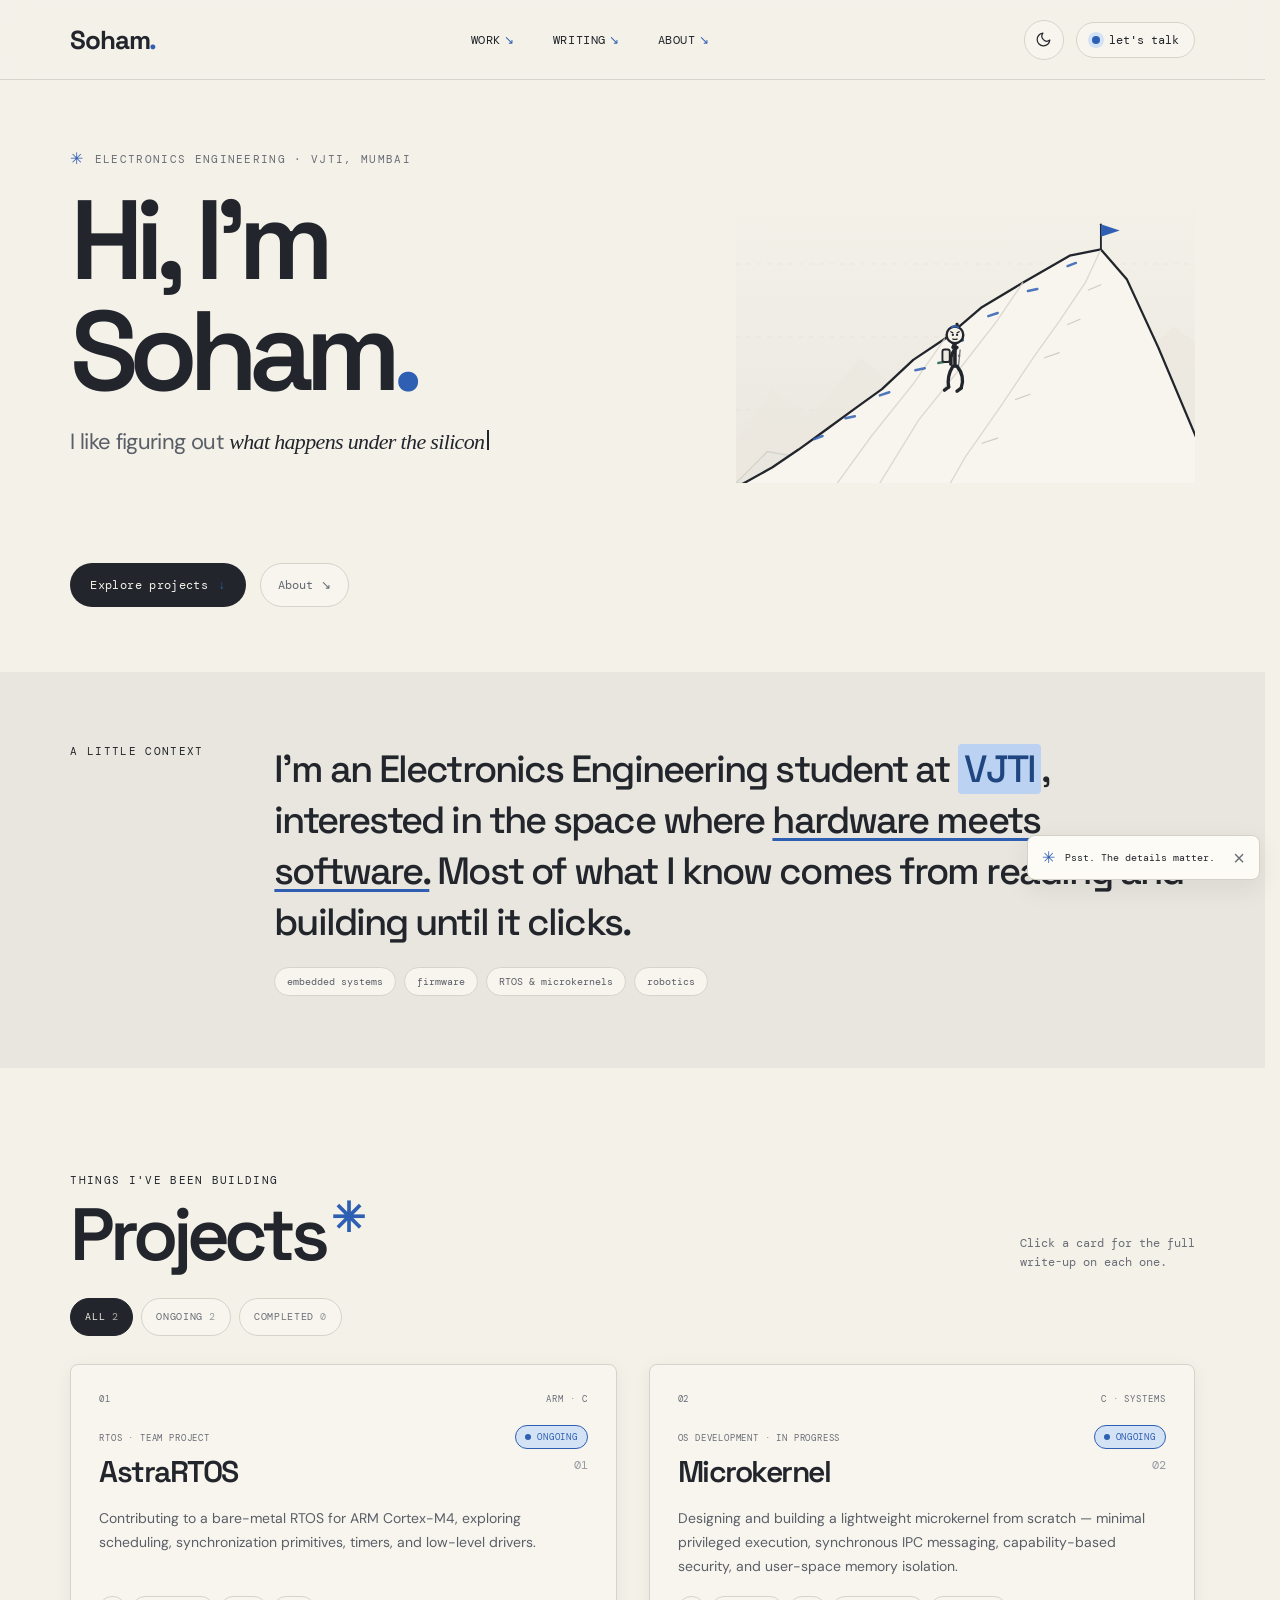
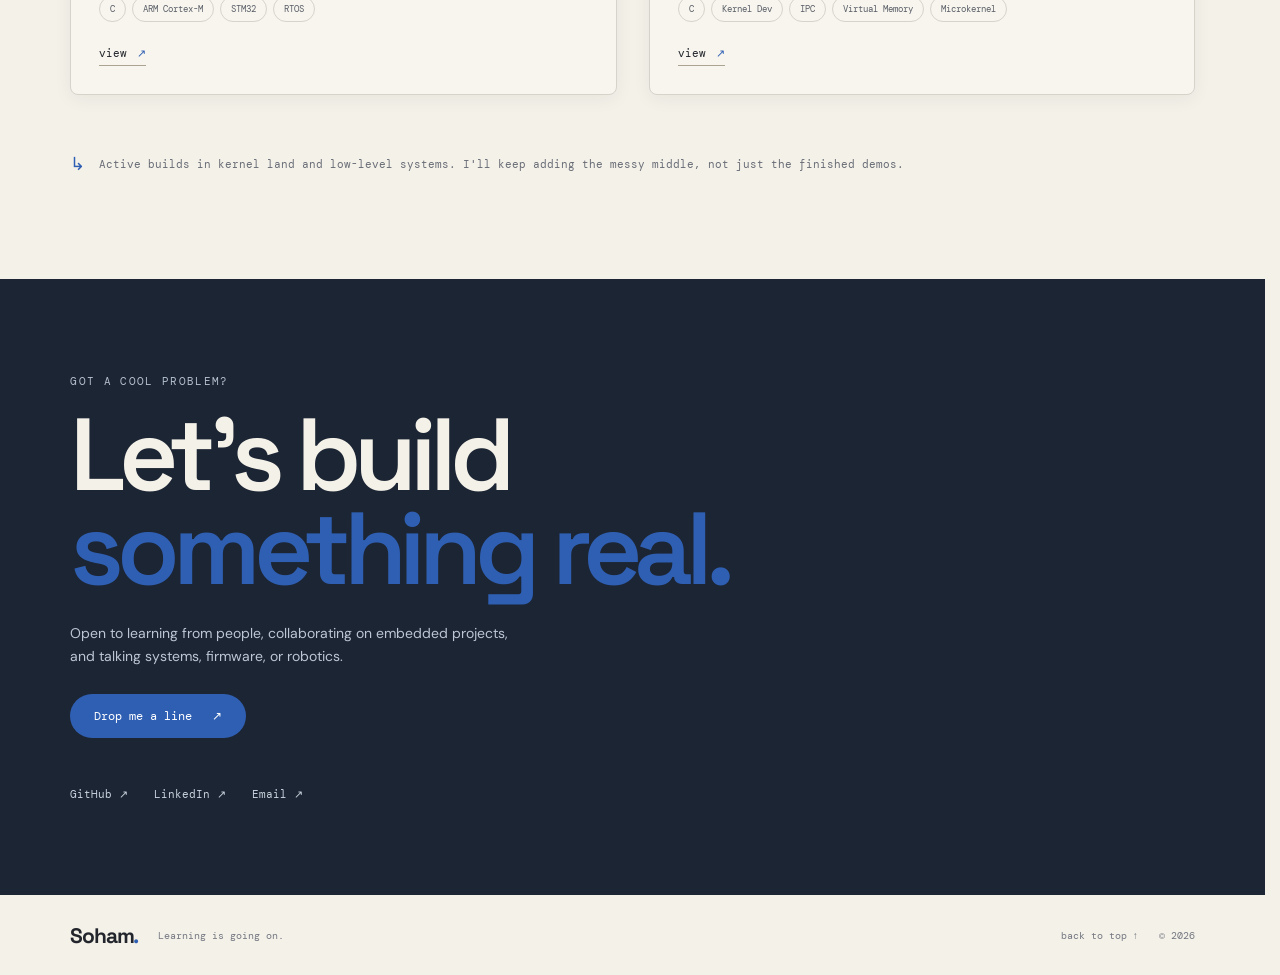
==== index.html @ c1cca3e7 "upload the directories" ====
<!doctype html>
<html lang="en">
<head>
  <meta charset="utf-8" />
  <meta name="viewport" content="width=device-width, initial-scale=1, viewport-fit=cover" />
  <meta name="theme-color" content="#f4f1e9" />
  <script>
    (function () {
      try {
        var stored = localStorage.getItem('portfolio-theme');
        var theme = stored || (window.matchMedia('(prefers-color-scheme: dark)').matches ? 'dark' : 'light');
        document.documentElement.setAttribute('data-theme', theme);
        var meta = document.querySelector('meta[name="theme-color"]');
        if (meta) meta.setAttribute('content', theme === 'dark' ? '#121214' : '#f4f1e9');
      } catch (error) {}
    })();
  </script>
  <meta name="description" content="Soham — Electronics Engineering student exploring embedded systems, firmware, RTOS, microkernels, and low-level computing." />
  <title>Soham — I make hardware do things.</title>
  <link rel="preconnect" href="https://fonts.googleapis.com" />
  <link rel="preconnect" href="https://fonts.gstatic.com" crossorigin />
  <link href="https://fonts.googleapis.com/css2?family=Caveat:wght@400;600&family=DM+Mono:wght@400;500&family=DM+Sans:wght@400;500;600;700&family=Space+Grotesk:wght@400;500;600;700&display=swap" rel="stylesheet" />
  <link rel="stylesheet" href="style.css" />
</head>
<body>
  <div class="site-shell">
    <nav class="topbar" aria-label="Main navigation">
      <a class="wordmark" href="#top" aria-label="Soham, home">Soham<span class="wordmark-dot">.</span></a>
      <div class="nav-links">
        <a href="#work">work <span>↘</span></a>
        <a href="writing.html">writing <span>↘</span></a>
        <a href="#about">about <span>↘</span></a>
      </div>
      <div class="topbar-actions">
        <button class="theme-toggle" id="theme-toggle" type="button" aria-label="Switch to dark mode" aria-pressed="false">
          <svg class="icon-moon" viewBox="0 0 24 24" fill="none" stroke="currentColor" stroke-width="1.7" stroke-linecap="round" stroke-linejoin="round" aria-hidden="true"><path d="M21 12.8A9 9 0 1 1 11.2 3a7 7 0 0 0 9.8 9.8z"/></svg>
          <svg class="icon-sun" viewBox="0 0 24 24" fill="none" stroke="currentColor" stroke-width="1.7" stroke-linecap="round" stroke-linejoin="round" aria-hidden="true"><circle cx="12" cy="12" r="4"/><path d="M12 2v2M12 20v2M4.9 4.9l1.4 1.4M17.7 17.7l1.4 1.4M2 12h2M20 12h2M4.9 19.1l1.4-1.4M17.7 6.3l1.4-1.4"/></svg>
        </button>
        <a class="availability" href="#contact"><span class="status-dot"></span> let's talk</a>
      </div>
    </nav>

    <main id="top">
      <!-- Replaced Hero Section -->
      <section class="hero section-pad" id="hero-section">
        <div class="hero-kicker"><span class="tiny-star">✳</span> ELECTRONICS ENGINEERING · VJTI, MUMBAI</div>

        <div class="hero-content-grid">
          <!-- Left Column: Typography & Action -->
          <div class="hero-intro-col">
            <h1>Hi, I'm<br /><span class="name-line">Soham<span class="name-period">.</span></span></h1>
            <p class="hero-description">I like figuring out <em><span id="typed"></span><span class="typed-cursor" aria-hidden="true"></span></em></p>
            <div class="hero-cta-row">
              <a class="hero-cta-btn" href="#work">Explore projects <span class="btn-arrow">↓</span></a>
              <a class="hero-cta-secondary" href="#about">About <span>↘</span></a>
            </div>
          </div>

          <!-- Right Column: Interactive Mountain Expedition Simulation Stage -->
          <div class="hero-stage-col">
            <div class="climber-stage-card" id="climber-stage-card" aria-label="Interactive simulation of a mountain climber struggling up a cliff, slipping, recovering, and tracking your cursor.">
              <!-- Main Interactive Viewport -->
              <div class="stage-canvas-wrap" id="stage-canvas-wrap">
                <svg viewBox="0 0 440 280" class="stage-svg" id="stage-svg" preserveAspectRatio="xMidYMid meet" aria-hidden="true">
                  <defs>
                    <linearGradient id="skyGradient" x1="0" y1="0" x2="0" y2="1">
                      <stop offset="0%" stop-color="var(--paper)" stop-opacity="0.8" />
                      <stop offset="100%" stop-color="var(--strip)" stop-opacity="0.9" />
                    </linearGradient>
                  </defs>

                  <!-- Sky backdrop & subtle elevation contours -->
                  <rect width="440" height="280" fill="url(#skyGradient)" />
                  <g class="contour-grid">
                    <line x1="0" y1="70" x2="440" y2="70" />
                    <line x1="0" y1="140" x2="440" y2="140" />
                    <line x1="0" y1="210" x2="440" y2="210" />
                  </g>

                  <!-- Distant mountain peaks -->
                  <path class="distant-peaks" d="M0 240 L35 190 L70 215 L120 160 L160 195 L220 135 L270 180 L330 115 L380 165 L420 130 L440 145 L440 280 L0 280 Z" />

                  <!-- Main Cliffside Background Silhouette -->
                  <path class="mountain-cliff-back" d="M0 280 L30 250 L60 255 L90 225 L120 230 L160 190 L200 195 L240 155 L280 160 L320 115 L360 85 L390 120 L440 240 L440 280 Z" />

                  <!-- Main Mountain Cliff Wall (Rising from bottom-left to summit top-right) -->
                  <path class="mountain-cliff-main" d="M-10 290 L35 265 L60 248 L85 230 L115 208 L140 190 L170 162 L200 142 L235 112 L275 88 L320 62 L350 56 L375 85 L405 150 L445 245 L450 290 Z" />

                  <!-- Cliff Ridge & Fissure Lines -->
                  <g class="cliff-ridge-lines">
                    <path d="M350 56 L335 88 L310 125 L285 160 L255 205 L220 255 L200 290" />
                    <path d="M275 88 L250 125 L215 170 L175 220 L135 285" />
                    <path d="M200 142 L170 185 L130 235 L90 290" />
                  </g>

                  <!-- Rock Shading Hatches -->
                  <g class="cliff-hatch">
                    <path d="M338 95l12 -5"/>
                    <path d="M318 128l12 -5"/>
                    <path d="M296 160l14 -5"/>
                    <path d="M268 200l14 -5"/>
                    <path d="M236 242l15 -5"/>
                  </g>

                  <!-- Rock Holds along the Climbing Route -->
                  <g class="rock-holds-group">
                    <path d="M75 238l8 -3" />
                    <path d="M105 218l9 -2" />
                    <path d="M138 196l9 -3" />
                    <path d="M172 172l9 -2" />
                    <path class="hold-loose" d="M208 146l10 -3" /> <!-- The loose rock that slips! -->
                    <path class="hold-emergency" d="M194 165l10 -2" /> <!-- Emergency ledge grabbed to save fall -->
                    <path d="M242 120l9 -3" />
                    <path d="M280 96l9 -2" />
                    <path d="M318 72l8 -3" />
                  </g>

                  <!-- Summit Flag at Peak -->
                  <g class="summit-group" transform="translate(350 56)">
                    <line class="summit-flagpole" x1="0" y1="0" x2="0" y2="-24" />
                    <path class="summit-flag" d="M0 -24 L18 -18 L0 -12 Z" />
                  </g>

                  <!-- Mountain Wind Gusts (Storm sweeps in at 4.5s - 5.0s, provoking the slip!) -->
                  <g class="wind-storm-layer" aria-hidden="true">
                    <path class="wind-gust wg-1" d="M -30 110 C 90 95, 210 135, 470 100" />
                    <path class="wind-gust wg-2" d="M -50 135 C 70 120, 190 160, 470 125" />
                    <path class="wind-gust wg-3" d="M -20 160 C 100 145, 220 185, 470 150" />
                    <path class="wind-gust wg-4" d="M -40 185 C 80 170, 200 210, 470 175" />
                    <circle class="wind-dust wd-1" cx="160" cy="130" r="1.5" />
                    <circle class="wind-dust wd-2" cx="210" cy="145" r="1.2" />
                    <circle class="wind-dust wd-3" cx="250" cy="120" r="1.6" />
                  </g>

                  <!-- Falling Rock Debris & Dust on Foot Slip -->
                  <g class="pebble-debris" aria-hidden="true">
                    <circle cx="210" cy="154" r="1.6" fill="var(--line-strong)" />
                    <circle cx="214" cy="158" r="1.2" fill="var(--muted)" />
                    <circle cx="206" cy="162" r="1.8" fill="var(--ink)" opacity="0.8" />
                    <line x1="211" y1="150" x2="207" y2="168" stroke="var(--line-strong)" stroke-width="1.2" />
                    <line x1="215" y1="152" x2="213" y2="172" stroke="var(--muted)" stroke-width="1.2" />
                  </g>

                  <!-- ==============================================
                       THE CLIMBER: Articulated, expressive, physics-driven
                       ============================================== -->
                  <g class="climber-group" id="climber-group" transform="translate(20 0)">
                    <!-- Dynamic lean driven by visitor cursor -->
                    <g class="climber-lean" id="climber-lean">
                      <!-- Active Climbing & Slipping Animator Cycle -->
                      <g class="climber-animator">

                        <!-- Mountaineer Backpack -->
                        <rect x="178" y="152" width="7" height="12" rx="2" fill="var(--surface-alt)" stroke="var(--ink)" stroke-width="1.8" />

                        <!-- Right Leg (braces, climbs, steps) -->
                        <g class="climber-leg climber-leg-right">
                          <path d="M192 168 Q200 178 196 189" fill="none" stroke="var(--ink)" stroke-width="3.2" stroke-linecap="round" />
                          <path d="M196 189 l-4 3" fill="none" stroke="var(--ink)" stroke-width="3.2" stroke-linecap="round" />
                        </g>

                        <!-- Left Leg (SLIPS OFF LEDGE & SCRAMBLES WILDLY!) -->
                        <g class="climber-leg climber-leg-left">
                          <path d="M188 168 Q182 178 184 188" fill="none" stroke="var(--ink)" stroke-width="3.2" stroke-linecap="round" />
                          <path d="M184 188 l-4 3" fill="none" stroke="var(--ink)" stroke-width="3.2" stroke-linecap="round" />
                        </g>

                        <!-- Torso / Spine -->
                        <path d="M190 146 L190 168" fill="none" stroke="var(--ink)" stroke-width="3.4" stroke-linecap="round" />

                        <!-- Left Arm (hangs onto rock ledge during the slip) -->
                        <g class="climber-arm climber-arm-left">
                          <path d="M188 150 Q194 140 192 128" fill="none" stroke="var(--ink)" stroke-width="3.2" stroke-linecap="round" />
                        </g>

                        <!-- Right Arm (reaches, flails frantically when slipping, then grabs hold!) -->
                        <g class="climber-arm climber-arm-right">
                          <path d="M192 150 Q185 155 186 166" fill="none" stroke="var(--ink)" stroke-width="3.2" stroke-linecap="round" />
                        </g>

                        <!-- Head & Neck Assembly: Tracks Cursor Gaze in Real Time -->
                        <g class="climber-neck-head" id="climber-neck-head">
                          <!-- Head Base -->
                          <circle cx="190" cy="138" r="8" fill="var(--paper)" stroke="var(--ink)" stroke-width="2.3" />
                          <!-- Mountaineer Beanie -->
                          <path d="M187 131 Q190 128 193 131" fill="none" stroke="var(--accent)" stroke-width="2" stroke-linecap="round" />

                          <!-- Facial Features with 2D Pupil Following -->
                          <g class="climber-pupils">
                            <!-- 1. Determined Expression (Climbing with focus) -->
                            <g class="face-state face-state-determined">
                              <path d="M186 135l2 1" fill="none" stroke="var(--ink)" stroke-width="1.3" stroke-linecap="round" />
                              <path d="M194 135l-2 1" fill="none" stroke="var(--ink)" stroke-width="1.3" stroke-linecap="round" />
                              <circle cx="188" cy="138" r="1.1" fill="var(--ink)" />
                              <circle cx="192" cy="138" r="1.1" fill="var(--ink)" />
                              <path d="M188 142q2 .6 4 0" fill="none" stroke="var(--ink)" stroke-width="1.3" stroke-linecap="round" />
                            </g>

                            <!-- 2. Panic Expression (FOOT SLIPPED! ALMOST FALLING!) -->
                            <g class="face-state face-state-panic">
                              <path d="M185 133q2 -2 4 0" fill="none" stroke="var(--ink)" stroke-width="1.3" stroke-linecap="round" />
                              <path d="M191 133q2 -2 4 0" fill="none" stroke="var(--ink)" stroke-width="1.3" stroke-linecap="round" />
                              <circle cx="187.5" cy="138" r="2.1" fill="var(--paper)" stroke="var(--ink)" stroke-width="1.1" />
                              <circle cx="192.5" cy="138" r="2.1" fill="var(--paper)" stroke="var(--ink)" stroke-width="1.1" />
                              <circle cx="187.5" cy="138" r="0.75" fill="var(--ink)" />
                              <circle cx="192.5" cy="138" r="0.75" fill="var(--ink)" />
                              <ellipse cx="190" cy="142" rx="1.6" ry="2.2" fill="var(--ink)" />
                              <!-- Sweat droplet of terror -->
                              <path d="M182 131q2 3 0 4q-2 -1 0 -4" fill="var(--accent)" />
                            </g>

                            <!-- 3. Effort / Strain Expression -->
                            <g class="face-state face-state-effort">
                              <path d="M186 134l2 1.3" fill="none" stroke="var(--ink)" stroke-width="1.4" stroke-linecap="round" />
                              <path d="M194 134l-2 1.3" fill="none" stroke="var(--ink)" stroke-width="1.4" stroke-linecap="round" />
                              <path d="M187 138h2" stroke="var(--ink)" stroke-width="1.4" stroke-linecap="round" />
                              <path d="M191 138h2" stroke="var(--ink)" stroke-width="1.4" stroke-linecap="round" />
                              <path d="M188 142h4" stroke="var(--ink)" stroke-width="1.4" stroke-linecap="round" />
                            </g>

                            <!-- 4. Relief Expression (Caught hold! Safe!) -->
                            <g class="face-state face-state-relief">
                              <path d="M186 135q1.5 -1.2 3 0" fill="none" stroke="var(--ink)" stroke-width="1.2" stroke-linecap="round" />
                              <path d="M191 135q1.5 -1.2 3 0" fill="none" stroke="var(--ink)" stroke-width="1.2" stroke-linecap="round" />
                              <path d="M187 138q1.5 -1.5 3 0" fill="none" stroke="var(--ink)" stroke-width="1.3" stroke-linecap="round" />
                              <path d="M191 138q1.5 -1.5 3 0" fill="none" stroke="var(--ink)" stroke-width="1.3" stroke-linecap="round" />
                              <path d="M188 142q2 1.5 4 0" fill="none" stroke="var(--ink)" stroke-width="1.3" stroke-linecap="round" />
                            </g>
                          </g>
                        </g>

                      </g>
                    </g>
                  </g>
                </svg>
              </div>
            </div>
          </div>
        </div>
      </section>

      <!-- Little Context Strip (About Target) -->
      <section class="intro-strip section-pad" id="about">
        <p class="eyebrow">A LITTLE CONTEXT</p>
        <p class="intro-copy">I'm an Electronics Engineering student at <span class="highlight">VJTI</span>, interested in the space where <span class="underline-scribble">hardware meets software.</span> Most of what I know comes from reading and building until it clicks.</p>
        <div class="interest-tags"><span>embedded systems</span><span>firmware</span><span>RTOS &amp; microkernels</span><span>robotics</span></div>
      </section>

      <!-- Work / Projects Section -->
      <section class="work-section section-pad" id="work">
        <div class="section-heading">
          <div><p class="eyebrow">THINGS I'VE BEEN BUILDING</p><h2>Projects<span class="heading-star">✳</span></h2></div>
          <p class="section-note">Click a card for the full<br />write-up on each one.</p>
        </div>

        <div class="project-filters" role="group" aria-label="Filter projects by status">
          <button class="project-filter" type="button" data-filter="all" aria-pressed="true" aria-controls="project-grid">All <span class="filter-count">2</span></button>
          <button class="project-filter" type="button" data-filter="ongoing" aria-pressed="false" aria-controls="project-grid">Ongoing <span class="filter-count">2</span></button>
          <button class="project-filter" type="button" data-filter="completed" aria-pressed="false" aria-controls="project-grid">Completed <span class="filter-count">0</span></button>
        </div>
        <p class="sr-only" id="project-filter-status" role="status" aria-live="polite"></p>

        <div class="project-grid" id="project-grid">
          <!-- 01 AstraRTOS (Ongoing) -->
          <a class="project-card" href="projects/astraritos.html" data-status="ongoing">
            <div class="project-topline"><span>01</span><span>ARM · C</span></div>
            <div class="project-meta"><div><span class="project-type">RTOS · TEAM PROJECT</span><h3>AstraRTOS</h3></div><div class="project-meta-side"><span class="project-status is-ongoing">Ongoing</span><span class="project-number">01</span></div></div>
            <p>Contributing to a bare-metal RTOS for ARM Cortex-M4, exploring scheduling, synchronization primitives, timers, and low-level drivers.</p>
            <div class="project-tags"><span>C</span><span>ARM Cortex-M</span><span>STM32</span><span>RTOS</span></div>
            <span class="project-open">view <span>↗</span></span>
          </a>

          <!-- 02 Microkernel (Ongoing) -->
          <a class="project-card" href="projects/microkernel.html" data-status="ongoing">
            <div class="project-topline"><span>02</span><span>C · SYSTEMS</span></div>
            <div class="project-meta"><div><span class="project-type">OS DEVELOPMENT · IN PROGRESS</span><h3>Microkernel</h3></div><div class="project-meta-side"><span class="project-status is-ongoing">Ongoing</span><span class="project-number">02</span></div></div>
            <p>Designing and building a lightweight microkernel from scratch — minimal privileged execution, synchronous IPC messaging, capability-based security, and user-space memory isolation.</p>
            <div class="project-tags"><span>C</span><span>Kernel Dev</span><span>IPC</span><span>Virtual Memory</span><span>Microkernel</span></div>
            <span class="project-open">view <span>↗</span></span>
          </a>
        </div>
        <p class="work-footnote"><span>↳</span> Active builds in kernel land and low-level systems. I'll keep adding the messy middle, not just the finished demos.</p>
      </section>

      <!-- Contact Section -->
      <section class="contact-section section-pad" id="contact">
        <p class="eyebrow">GOT A COOL PROBLEM?</p>
        <h2>Let's build<br /><span>something real.</span></h2>
        <p class="contact-copy">Open to learning from people, collaborating on embedded projects, and talking systems, firmware, or robotics.</p>
        <a class="contact-button" href="mailto:sohshri796@gmail.com">Drop me a line <span>↗</span></a>
        <div class="social-links"><a href="https://github.com/sohshri796-cell" target="_blank" rel="noreferrer">GitHub ↗</a><a href="https://www.linkedin.com/in/soham-aney-1740173a4?utm_source=share_via&utm_content=profile&utm_medium=member_android" target="_blank" rel="noreferrer">LinkedIn ↗</a><a href="mailto:sohshri796@gmail.com">Email ↗</a></div>
      </section>
    </main>

    <footer class="footer"><a class="wordmark" href="#top">Soham<span class="wordmark-dot">.</span></a><p>Learning is going on.</p><a href="#top" class="back-top">back to top ↑</a><span class="footer-year">© <span id="year">2026</span></span></footer>
  </div>
  <div class="floating-note" id="floating-note" role="status" aria-live="polite"><span class="note-spark">✳</span><span id="note-text">Psst. The details matter.</span><button id="note-close" aria-label="Dismiss note">×</button></div>
  <script src="script.js"></script>
</body>
</html>
---- style.css ----
:root {
  /* Original Light Theme: Editorial Warm Paper with Cobalt Accent */
  --paper: #f4f1e9;
  --surface: #f7f5ee;
  --surface-alt: #ece9e1;
  --strip: #e8e6de;
  --soft: #e4e1d8;
  --dash: #b7b4ab;
  --line: #d6d3ca;
  --line-strong: #aba493;
  --tag-border: #c6c3ba;
  --tag-text: #565a63;
  --ink: #22252b;
  --body-text: #5a5e67;
  --body-text-soft: #62666f;
  --body-text-strong: #5e626b;
  --muted: #696d76;
  --faint: #969aa2;
  --doodle: #9fa3aa;
  --accent: #2f5fb3;
  --accent-soft: #2a56a2;
  --accent-deep: #1f4680;
  --accent-line: #8fb2e2;
  --highlight: #bcd2f2;
  --highlight-text: #1f4680;
  --status-ring: #d4e2f5;
  --done: #256349;
  --done-soft: #e0f0e7;
  --shadow-soft: #22252b14;
  --shadow-ink: #22252b22;
  --shadow-card: 0 4px 18px rgba(34, 37, 43, 0.06);
  --topbar-bg: rgba(244, 241, 233, .92);
  --note-bg: #fdfbf6;
  --note-border: #d3d0c7;
  --contact-bg: #1c2533;
  --contact-ink: #f4f1e9;
  --contact-muted: #b4bfce;
  --contact-body: #bcc6d4;
  --contact-links: #c9d2de;
  --footer-muted: #737780;
  --button-hover: #c9dbf8;

  --mono: 'DM Mono', monospace;
  --sans: 'DM Sans', sans-serif;
  --display: 'Space Grotesk', sans-serif;
  --hand: 'Caveat', 'Segoe Script', cursive;
  color-scheme: light;
}

[data-theme="dark"] {
  /* Bespoke Dark Theme: Deep Warm Carbon & Slate with Vivid Amber-Orange Accents */
  --paper: #121214;
  --surface: #18181b;
  --surface-alt: #202024;
  --strip: #151517;
  --soft: #27272b;
  --dash: #3f3f46;
  --line: #2e2e33;
  --line-strong: #45454e;
  --tag-border: #333338;
  --tag-text: #d4d4d8;
  --ink: #f5f5f7;
  --body-text: #d4d4d8;
  --body-text-soft: #a1a1aa;
  --body-text-strong: #f4f4f5;
  --muted: #71717a;
  --faint: #52525b;
  --doodle: #52525b;
  --topbar-bg: rgba(18, 18, 20, 0.92);
  --note-bg: #18181b;
  --note-border: #2e2e33;
  --shadow-soft: rgba(0, 0, 0, 0.5);
  --shadow-ink: rgba(0, 0, 0, 0.6);
  --shadow-card: 0 4px 22px rgba(0, 0, 0, 0.4);
  --accent: #f97316;
  --accent-soft: #fb923c;
  --accent-deep: #ea580c;
  --accent-line: #fdba74;
  --highlight: #f97316;
  --highlight-text: #121214;
  --status-ring: rgba(249, 115, 22, 0.22);
  --done: #4ade80;
  --done-soft: rgba(74, 222, 128, 0.16);
  --contact-bg: #0a0a0c;
  --contact-ink: #f5f5f7;
  --contact-muted: #a1a1aa;
  --contact-body: #d4d4d8;
  --contact-links: #e4e4e7;
  --footer-muted: #71717a;
  --button-hover: #fed7aa;
  color-scheme: dark;
}

*, *::before, *::after {
  box-sizing: border-box;
}

html {
  scroll-behavior: smooth;
  scroll-padding-top: 86px;
  background: var(--paper);
  -webkit-text-size-adjust: 100%;
  scrollbar-gutter: stable;
  overflow-y: scroll;
}

body {
  margin: 0;
  background: var(--paper);
  color: var(--ink);
  font-family: var(--sans);
  -webkit-font-smoothing: antialiased;
  -moz-osx-font-smoothing: grayscale;
  transition: background-color .22s ease, color .22s ease;
  overflow-x: hidden;
  width: 100%;
}

.site-shell {
  max-width: 1440px;
  margin: 0 auto;
  overflow: clip;
}

.section-pad {
  padding-left: clamp(18px, 5.5vw, 96px);
  padding-right: clamp(18px, 5.5vw, 96px);
}

a {
  color: inherit;
  text-decoration: none;
}

.sr-only {
  position: absolute;
  width: 1px;
  height: 1px;
  padding: 0;
  margin: -1px;
  overflow: hidden;
  clip: rect(0, 0, 0, 0);
  white-space: nowrap;
  border: 0;
}

/* ==========================================================================
   TOPBAR
   ========================================================================== */
.topbar {
  height: 80px;
  padding: 0 clamp(18px, 5.5vw, 96px);
  display: flex;
  align-items: center;
  justify-content: space-between;
  gap: 16px;
  border-bottom: 1px solid var(--line);
  position: sticky;
  top: 0;
  z-index: 60;
  background: var(--topbar-bg);
  backdrop-filter: blur(14px);
  -webkit-backdrop-filter: blur(14px);
  transition: background-color .22s ease, border-color .22s ease;
}

.wordmark {
  font: 700 clamp(22px, 3.2vw, 26px) var(--display);
  letter-spacing: -1.2px;
  flex-shrink: 0;
}

.wordmark-dot {
  color: var(--accent);
}

.nav-links {
  display: flex;
  gap: clamp(14px, 2.8vw, 32px);
  font: 12px var(--mono);
  text-transform: uppercase;
  letter-spacing: .05em;
  align-items: center;
}

.nav-links a {
  display: inline-flex;
  align-items: center;
  gap: 3px;
  padding: 8px 3px;
  transition: opacity .2s, color .2s;
  min-height: 38px;
}

.nav-links a:hover,
.social-links a:hover,
.back-top:hover {
  opacity: .6;
}

.nav-links span {
  color: var(--accent);
}

.topbar-actions {
  display: flex;
  align-items: center;
  gap: 12px;
  flex-shrink: 0;
}

.availability {
  font: 12px var(--mono);
  display: flex;
  align-items: center;
  gap: 9px;
  border: 1px solid var(--line);
  padding: 9px 15px;
  border-radius: 30px;
  background: var(--surface);
  transition: border-color .2s, background-color .2s;
  white-space: nowrap;
}

.availability:hover {
  border-color: var(--ink);
}

.status-dot {
  width: 8px;
  height: 8px;
  background: var(--accent);
  border-radius: 50%;
  box-shadow: 0 0 0 4px var(--status-ring);
  flex-shrink: 0;
}

/* Theme Toggle */
.theme-toggle {
  width: 40px;
  height: 40px;
  border-radius: 50%;
  border: 1px solid var(--line);
  background: var(--surface);
  color: var(--ink);
  display: grid;
  place-items: center;
  padding: 0;
  flex-shrink: 0;
  cursor: pointer;
  transition: background .2s, border-color .2s, transform .2s;
}

.theme-toggle:hover {
  background: var(--surface-alt);
  border-color: var(--ink);
}

.theme-toggle:active {
  transform: scale(.93);
}

.theme-toggle:focus-visible {
  outline: 2px dashed var(--accent);
  outline-offset: 3px;
}

.theme-toggle svg {
  width: 17px;
  height: 17px;
  display: block;
}

.theme-toggle .icon-sun {
  display: none;
}

[data-theme="dark"] .theme-toggle .icon-sun {
  display: block;
}

[data-theme="dark"] .theme-toggle .icon-moon {
  display: none;
}

/* ==========================================================================
   HERO SECTION (Stabilized - No Page Shift)
   ========================================================================== */
.hero {
  position: relative;
  padding-top: clamp(44px, 5.5vw, 68px);
  padding-bottom: clamp(44px, 5.5vw, 65px);
}

.hero-kicker,
.eyebrow,
.project-type {
  font: 11px var(--mono);
  letter-spacing: .12em;
  text-transform: uppercase;
}

.hero-kicker {
  display: flex;
  align-items: center;
  gap: 10px;
  color: var(--muted);
  margin-bottom: clamp(14px, 2vw, 22px);
}

.tiny-star {
  font-size: 16px;
  color: var(--accent);
}

/* 2-Column Hero Grid: align-items start prevents left-column jumping */
.hero-content-grid {
  display: grid;
  grid-template-columns: minmax(0, 1.15fr) minmax(0, 0.85fr);
  gap: clamp(24px, 3.5vw, 48px);
  align-items: start;
}

.hero-intro-col {
  display: flex;
  flex-direction: column;
  min-width: 0;
}

h1, h2, h3, p {
  margin-top: 0;
}

h1 {
  font: 600 clamp(48px, 8.8vw, 120px) / .88 var(--display);
  letter-spacing: -.08em;
  margin: 0 0 clamp(16px, 2.5vw, 24px);
}

h1 .name-line {
  display: inline-block;
  margin-top: clamp(5px, 1.1vw, 12px);
}

.name-period {
  color: var(--accent);
}

/* min-height prevents typing text from causing layout shifts */
.hero-description {
  font-size: clamp(16px, 1.9vw, 22px);
  line-height: 1.52;
  letter-spacing: -.03em;
  color: var(--body-text);
  max-width: 500px;
  min-height: 4.8em;
  margin: 0 0 clamp(20px, 2.5vw, 32px);
}

.hero-description em {
  font-family: Georgia, serif;
  color: var(--ink);
}

.typed-cursor {
  display: inline-block;
  width: 2px;
  height: .9em;
  background: var(--ink);
  margin-left: 3px;
  vertical-align: -1px;
  animation: blink 1s steps(2, start) infinite;
}

.hero-cta-row {
  display: flex;
  align-items: center;
  gap: 14px;
  flex-wrap: wrap;
}

.hero-cta-btn {
  display: inline-flex;
  align-items: center;
  gap: 10px;
  background: var(--ink);
  color: var(--paper);
  padding: 12px 20px;
  border-radius: 30px;
  font: 12px var(--mono);
  letter-spacing: .03em;
  transition: transform .2s, opacity .2s;
  min-height: 44px;
}

.hero-cta-btn:hover {
  transform: translateY(-2px);
  opacity: .92;
}

.btn-arrow {
  color: var(--accent);
}

.hero-cta-secondary {
  display: inline-flex;
  align-items: center;
  gap: 8px;
  font: 12px var(--mono);
  color: var(--body-text-soft);
  border: 1px solid var(--line);
  padding: 11px 17px;
  border-radius: 30px;
  background: var(--surface);
  transition: border-color .2s, color .2s, transform .2s;
  min-height: 44px;
}

.hero-cta-secondary:hover {
  border-color: var(--ink);
  color: var(--ink);
  transform: translateY(-2px);
}

/* ==========================================================================
   MINIMALIST EXPEDITION STAGE — no card frame, just the raw SVG viewport
   ========================================================================== */
.hero-stage-col {
  width: 100%;
  min-width: 0;
}

.climber-stage-card {
  background: transparent;
  border: none;
  border-radius: 0;
  overflow: hidden;
  box-shadow: none;
  position: relative;
  user-select: none;
  contain: paint layout;
}

/* stage-card-header no longer rendered — rules kept inert for safety */
.stage-card-header {
  display: none;
}

/* Fixed Aspect Viewport */
.stage-canvas-wrap {
  position: relative;
  width: 100%;
  aspect-ratio: 440 / 280;
  background: var(--paper);
  cursor: crosshair;
  overflow: hidden;
}

.stage-svg {
  width: 100%;
  height: 100%;
  display: block;
}

/* Mountain Graphic */
.contour-grid line {
  stroke: var(--line);
  stroke-width: .7;
  stroke-dasharray: 4 6;
  opacity: .45;
}

.distant-peaks {
  fill: var(--surface-alt);
  opacity: .75;
}

.mountain-cliff-back {
  fill: var(--strip);
  stroke: var(--line);
  stroke-width: 1.4;
}

.mountain-cliff-main {
  fill: var(--surface);
  stroke: var(--ink);
  stroke-width: 2.2;
  stroke-linejoin: round;
}

.cliff-ridge-lines path {
  fill: none;
  stroke: var(--line);
  stroke-width: 1.3;
  stroke-linecap: round;
  opacity: .8;
}

.cliff-hatch path {
  fill: none;
  stroke: var(--line-strong);
  stroke-width: 1.1;
  stroke-linecap: round;
  opacity: .5;
}

.rock-holds-group path {
  fill: none;
  stroke: var(--accent);
  stroke-width: 2.4;
  stroke-linecap: round;
  opacity: .85;
}

.hold-loose {
  stroke: var(--accent-deep) !important;
  stroke-dasharray: 4 2;
}

.hold-emergency {
  stroke: var(--done) !important;
}

.summit-flagpole {
  stroke: var(--ink);
  stroke-width: 1.8;
  stroke-linecap: round;
}

.summit-flag {
  fill: var(--accent);
  transform-origin: 0 0;
  animation: summit-flag-storm 14s linear infinite;
}

/* ==========================================================================
   STRONG MOUNTAIN WIND GUSTS (Motivates the slip at 4.5s - 5.0s!)
   ========================================================================== */
.wind-gust {
  fill: none;
  stroke: var(--ink);
  stroke-linecap: round;
  stroke-dasharray: 70 140;
  opacity: 0;
  animation: wind-gust-storm 14s linear infinite;
}

.wg-1 { stroke-width: 1.8; animation-delay: 0s; }
.wg-2 { stroke-width: 2.4; animation-delay: 0.12s; }
.wg-3 { stroke-width: 1.5; animation-delay: 0.06s; }
.wg-4 { stroke-width: 2.0; animation-delay: 0.18s; }

.wind-dust {
  fill: var(--muted);
  opacity: 0;
  animation: wind-dust-specks 14s linear infinite;
}

@keyframes wind-gust-storm {
  0%, 31.9%   { opacity: 0; stroke-dashoffset: 260; }
  32%         { opacity: 0.25; stroke-dashoffset: 200; }
  35.7%       { opacity: 0.95; stroke-dashoffset: 0; }     /* Peak gale at slip moment! */
  39%         { opacity: 0.85; stroke-dashoffset: -220; }
  44%         { opacity: 0.45; stroke-dashoffset: -440; }
  47%         { opacity: 0.15; stroke-dashoffset: -600; }
  48%, 100%   { opacity: 0; stroke-dashoffset: -700; }
}

@keyframes wind-dust-specks {
  0%, 31.9%   { opacity: 0; transform: translate(0, 0); }
  32%         { opacity: 0.5; transform: translate(0, 0); }
  35.7%       { opacity: 1; transform: translate(45px, -15px); }
  41%         { opacity: 0.8; transform: translate(90px, -25px); }
  46%         { opacity: 0.2; transform: translate(130px, -35px); }
  48%, 100%   { opacity: 0; transform: translate(150px, -40px); }
}

@keyframes summit-flag-storm {
  0%, 31.9%   { transform: rotate(0deg) scaleX(1); }
  33%         { transform: rotate(20deg) scaleX(1.3); }
  35.7%       { transform: rotate(-10deg) scaleX(1.4); }  /* Whipping in the storm */
  39%         { transform: rotate(26deg) scaleX(1.5); }
  43%         { transform: rotate(-8deg) scaleX(1.3); }
  47%         { transform: rotate(12deg); }
  49%, 100%   { transform: rotate(0deg) scaleX(1); }
}

/* ==========================================================================
   ACTUALLY CLIMBING BIOMECHANICS & KINEMATICS (14.0s Timeline)
   Slower deliberate cadence: Reach -> Lock -> Step -> Push/Pull!
   Slip occurs at 4.5s - 5.0s due to the howling wind!
   ========================================================================== */
.climber-group {
  transform-box: view-box;
}

.climber-lean {
  transform-origin: 190px 165px;
  transform: rotate(var(--body-lean, 0deg));
  transition: transform .14s ease-out;
}

.climber-neck-head {
  transform-origin: 190px 145px;
  transform: rotate(var(--head-turn, 0deg));
  transition: transform .1s ease-out;
}

.climber-pupils {
  transform: translate(var(--look-x, 0px), var(--look-y, 0px));
  transition: transform .08s ease-out;
}

/* 14s linear timeline for 100% synchronized body & face kinematics */
.climber-animator {
  transform-origin: 190px 165px;
  animation: mountain-climb-biomechanics 14s linear infinite;
}

.climber-leg-left {
  transform-origin: 188px 168px;
  animation: leg-left-step-slip 14s linear infinite;
}

.climber-leg-right {
  transform-origin: 192px 168px;
  animation: leg-right-step-brace 14s linear infinite;
}

.climber-arm-left {
  transform-origin: 188px 150px;
  animation: arm-left-reach-hang 14s linear infinite;
}

.climber-arm-right {
  transform-origin: 192px 150px;
  animation: arm-right-reach-flail 14s linear infinite;
}

.pebble-debris {
  animation: pebble-dust-burst 14s linear infinite;
}

/* Synchronized Expressions */
.face-state-determined {
  opacity: 1;
  animation: face-cycle-determined 14s linear infinite;
}

.face-state-effort {
  opacity: 0;
  animation: face-cycle-effort 14s linear infinite;
}

.face-state-panic {
  opacity: 0;
  animation: face-cycle-panic 14s linear infinite;
}

.face-state-relief {
  opacity: 0;
  animation: face-cycle-relief 14s linear infinite;
}

/* Body Movement: Methodical stepped climb, wind waver, slip, catch, resume */
@keyframes mountain-climb-biomechanics {
  /* A local, seamless climbing loop: climb, get hit by the wind, recover. */
  /* 0% - 10%: Planted, reaching left hand up */
  0%   { transform: translate(0, 0) rotate(-1deg); }
  6%   { transform: translate(1px, -1px) rotate(-2deg); }
  10%  { transform: translate(3px, -3px) rotate(0deg); }

  /* 10% - 18%: Left leg pushes & arms pull body up! */
  14%  { transform: translate(11px, -11px) rotate(1.5deg); }
  18%  { transform: translate(16px, -16px) rotate(0deg); }

  /* 18% - 24%: Planted, reaching right hand up */
  21%  { transform: translate(17px, -17px) rotate(-1.5deg); }
  24%  { transform: translate(18px, -18px) rotate(1deg); }

  /* 24% - 32%: Right leg pushes & body heaves up! */
  28%  { transform: translate(25px, -25px) rotate(2deg); }
  32%  { transform: translate(28px, -28px) rotate(0deg); }

  /* 32% - 35.7%: Strong wind hits! Climber wavers against the gale */
  34%  { transform: translate(29px, -29px) rotate(5deg); }
  35.7%{ transform: translate(30px, -30px) rotate(9deg); }  /* Foot slips off in the gale! */

  /* 35.7% - 42%: VIOLENT DROP & OUTWARD SWING */
  37%  { transform: translate(22px, -12px) rotate(18deg); }
  40%  { transform: translate(-20px, 22px) rotate(26deg); } /* Maximum fall plunge */
  42%  { transform: translate(-30px, 30px) rotate(22deg); }

  /* 42% - 48%: REBOUND BOUNCE & LOCKING ONTO EMERGENCY HOLD */
  44%  { transform: translate(-22px, 24px) rotate(12deg); } /* Elastic recoil */
  46%  { transform: translate(-18px, 19px) rotate(5deg); }
  48%  { transform: translate(-20px, 21px) rotate(6deg); } /* Settled */

  /* 48% - 58%: Regaining breath, wind dies down, feet find wall */
  53%  { transform: translate(-16px, 17px) rotate(3deg); }
  58%  { transform: translate(-13px, 14px) rotate(0deg); }

  /* 58% - 66%: Pushing torso back in, solid posture */
  62%  { transform: translate(-10px, 11px) rotate(1deg); }
  66%  { transform: translate(-7px, 7px) rotate(-1deg); }

  /* 66% - 90%: Slow, deliberate recovery climb back to the rest pose */
  71%  { transform: translate(-5px, 5px) rotate(1.5deg); }
  76%  { transform: translate(-3px, 3px) rotate(0deg); }
  81%  { transform: translate(-1px, 1px) rotate(-1deg); }
  86%  { transform: translate(0, 0) rotate(1deg); }
  90%  { transform: translate(0, 0) rotate(0deg); }

  /* 90% - 100%: Breathe, reset seamlessly (no windless slide) */
  94%  { transform: translate(0, 0) rotate(0deg); }
  97%  { transform: translate(0, 0) rotate(-1deg); }
  100% { transform: translate(0, 0) rotate(-1deg); }
}

/* Left Leg: Steps up to ledge, straightens to push, slips in gale, catches */
@keyframes leg-left-step-slip {
  /* 0% - 10%: Knee bends up to place foot on higher hold */
  0%   { transform: rotate(0deg); }
  6%   { transform: rotate(-18deg); } /* Foot lifts */
  10%  { transform: rotate(-24deg); } /* Foot planted on rock hold */

  /* 10% - 18%: Straightening to push body up */
  14%  { transform: rotate(-8deg); }
  18%  { transform: rotate(2deg); }

  /* 18% - 32%: Planted, bearing weight */
  24%  { transform: rotate(4deg); }
  32%  { transform: rotate(-3deg); }

  /* 32% - 35.7%: Wind rocks the balance */
  34%  { transform: rotate(8deg); }

  /* 35.7% - 44%: FOOT BLOWN OFF! Frantic air kick */
  35.7%{ transform: rotate(22deg); }
  38%  { transform: rotate(58deg); }
  41%  { transform: rotate(74deg); } /* Scrambling in panic */
  44%  { transform: rotate(46deg); }

  /* 48% - 58%: Finds lower rock crevice & stabilizes */
  48%  { transform: rotate(38deg); }
  54%  { transform: rotate(14deg); }
  58%  { transform: rotate(2deg); }

  /* 66% - 94%: Stepping up to summit */
  68%  { transform: rotate(-16deg); }
  74%  { transform: rotate(2deg); }
  82%  { transform: rotate(-14deg); }
  90%  { transform: rotate(2deg); }
  100% { transform: rotate(0deg); }
}

/* Right Leg: Braces, pushes, stabilizes during the slip */
@keyframes leg-right-step-brace {
  /* 0% - 18%: Bearing weight while left leg steps */
  0%   { transform: rotate(0deg); }
  10%  { transform: rotate(4deg); }
  18%  { transform: rotate(2deg); }

  /* 18% - 24%: Knee bends up to step onto next hold */
  21%  { transform: rotate(-16deg); }
  24%  { transform: rotate(-22deg); } /* Planted */

  /* 24% - 32%: Straightens to push body up */
  28%  { transform: rotate(-6deg); }
  32%  { transform: rotate(2deg); }

  /* 35.7% - 44%: Slip reaction: tensed against rock cliff */
  36%  { transform: rotate(-10deg); }
  40%  { transform: rotate(-22deg) scaleY(1.08); }
  44%  { transform: rotate(-12deg); }
  48%  { transform: rotate(0deg); }

  /* Stepping up to summit */
  64%  { transform: rotate(-14deg); }
  72%  { transform: rotate(2deg); }
  80%  { transform: rotate(-12deg); }
  90%  { transform: rotate(0deg); }
  100% { transform: rotate(0deg); }
}

/* Left Arm: Reaches hold, pulls up, holds taut during fall */
@keyframes arm-left-reach-hang {
  /* 0% - 10%: Arm reaches up for hold */
  0%   { transform: rotate(0deg); }
  5%   { transform: rotate(14deg); }
  10%  { transform: rotate(18deg); } /* Locked onto hold */

  /* 10% - 18%: Pulling down to heave body up */
  14%  { transform: rotate(4deg); }
  18%  { transform: rotate(-6deg); }

  /* 24% - 32%: Reaching higher hold */
  26%  { transform: rotate(12deg); }
  32%  { transform: rotate(16deg); }

  /* 35.7% - 44%: Wind slip: bearing full body drop */
  37%  { transform: rotate(18deg) scaleY(1.08); }
  41%  { transform: rotate(28deg) scaleY(1.16); } /* Stretched taut */
  45%  { transform: rotate(16deg) scaleY(1.05); }
  48%  { transform: rotate(6deg); }

  /* Stepping up to summit */
  66%  { transform: rotate(14deg); }
  74%  { transform: rotate(-4deg); }
  82%  { transform: rotate(16deg); }
  92%  { transform: rotate(0deg); }
  100% { transform: rotate(0deg); }
}

/* Right Arm: Reaches, flails against the gale, then snaps to catch hold! */
@keyframes arm-right-reach-flail {
  /* 0% - 18%: Anchored on hold */
  0%   { transform: rotate(0deg); }
  10%  { transform: rotate(-6deg); }
  18%  { transform: rotate(2deg); }

  /* 18% - 24%: Reaches up to next hold */
  21%  { transform: rotate(16deg); }
  24%  { transform: rotate(20deg); }

  /* 24% - 32%: Pulling body up */
  28%  { transform: rotate(6deg); }
  32%  { transform: rotate(-4deg); }

  /* 35.7% - 42%: WIND BLOWS HAND OFF! Frantic flail */
  35.7%{ transform: rotate(-36deg); }
  38%  { transform: rotate(-78deg); } /* Whips back in gale */
  41%  { transform: rotate(-95deg); } /* Windmilling */

  /* 42% - 48%: SNAPS FORWARD TO GRAB EMERGENCY HOLD! */
  43%  { transform: rotate(10deg); }
  46%  { transform: rotate(26deg); }  /* Hand clamped down! */
  48%  { transform: rotate(12deg); }

  /* Stepping up */
  64%  { transform: rotate(18deg); }
  72%  { transform: rotate(-6deg); }
  80%  { transform: rotate(16deg); }
  90%  { transform: rotate(0deg); }
  100% { transform: rotate(0deg); }
}

/* Rock Debris Bursts at exactly 5.0s (35.7%) */
@keyframes pebble-dust-burst {
  0%, 35.6%  { opacity: 0; transform: translate(0, 0) scale(.3); }
  35.7%      { opacity: 1; transform: translate(0, 0) scale(1); }
  39%        { opacity: .85; transform: translate(-6px, 16px) scale(1.1); }
  43%        { opacity: .4; transform: translate(-10px, 32px) scale(.75); }
  46%, 100%  { opacity: 0; transform: translate(-14px, 48px) scale(.3); }
}

/* ==========================================================================
   FACIAL EXPRESSIONS SYNCHRONIZED TO THE 14.0s TIMELINE:
   - 0.0s - 4.5s (0% - 32%): Determined / Effort climbing
   - 4.5s - 5.0s (32% - 35.6%): Effort fighting the sudden wind gale
   - 5.0s - 6.7s (35.7% - 48%): EXACT moment foot slips -> PANIC!
   - 6.7s - 8.9s (48% - 64%): EXACT moment emergency hold caught -> RELIEF!
   - 9.0s - 14.0s (64% - 100%): Footing secured -> DETERMINED climb to peak!
   ========================================================================== */
@keyframes face-cycle-determined {
  0%, 14.9%    { opacity: 1; }
  15%, 23.9%   { opacity: 0; }
  24%, 31.9%   { opacity: 1; }
  32%, 63.9%   { opacity: 0; }
  64%, 100%    { opacity: 1; }
}

@keyframes face-cycle-effort {
  0%, 14.9%    { opacity: 0; }
  15%, 23.9%   { opacity: 1; }
  24%, 31.9%   { opacity: 0; }
  32%, 35.6%   { opacity: 1; } /* Straining against the gale! */
  35.7%, 100%  { opacity: 0; }
}

@keyframes face-cycle-panic {
  0%, 35.6%    { opacity: 0; }
  35.7%, 47.9% { opacity: 1; } /* SNAPS ON EXACTLY AT FOOT SLIP */
  48%, 100%    { opacity: 0; }
}

@keyframes face-cycle-relief {
  0%, 47.9%    { opacity: 0; }
  48%, 63.9%   { opacity: 1; } /* SNAPS ON EXACTLY AT HOLD CATCH */
  64%, 100%    { opacity: 0; }
}

/* Startle Jolt on Click */
.climber-stage-card.is-startled .climber-animator {
  animation: startle-jolt .9s cubic-bezier(.2, .8, .25, 1) forwards;
}

@keyframes startle-jolt {
  0%   { transform: translate(0, 0) rotate(0deg); }
  25%  { transform: translate(-12px, 22px) rotate(18deg); }
  50%  { transform: translate(-6px, 10px) rotate(6deg); }
  75%  { transform: translate(2px, 3px) rotate(1deg); }
  100% { transform: translate(0, 0) rotate(0deg); }
}

/* ==========================================================================
   INTRO CONTEXT STRIP (About Section Target)
   ========================================================================== */
.intro-strip {
  padding-top: clamp(48px, 6vw, 72px);
  padding-bottom: clamp(48px, 6vw, 72px);
  background: var(--strip);
  display: grid;
  grid-template-columns: 160px 1fr;
  column-gap: clamp(24px, 4vw, 44px);
  row-gap: 20px;
  scroll-margin-top: 84px;
  transition: background-color .22s ease;
}

.intro-copy {
  font: 500 clamp(22px, 3.4vw, 38px) / 1.34 var(--display);
  letter-spacing: -.05em;
  max-width: 960px;
  margin: 0;
}

.highlight {
  background: var(--highlight);
  color: var(--highlight-text);
  padding: 1px 6px;
  border-radius: 4px;
}

.underline-scribble {
  text-decoration: underline;
  text-decoration-color: var(--accent);
  text-decoration-thickness: 3px;
  text-underline-offset: 5px;
}

.interest-tags {
  grid-column: 2;
  display: flex;
  gap: 8px;
  flex-wrap: wrap;
}

.interest-tags span,
.project-tags span {
  font: 10px var(--mono);
  padding: 7px 12px;
  border: 1px solid var(--line);
  border-radius: 30px;
  background: var(--surface);
  color: var(--body-text);
  white-space: nowrap;
}

/* ==========================================================================
   WORK / SELECTED PROJECTS SECTION
   ========================================================================== */
.work-section {
  padding-top: clamp(65px, 8.5vw, 105px);
  padding-bottom: clamp(65px, 8.5vw, 100px);
  scroll-margin-top: 84px;
}

.section-heading {
  display: flex;
  align-items: flex-end;
  justify-content: space-between;
  gap: 20px;
  margin-bottom: 36px;
  flex-wrap: wrap;
}

.section-heading .eyebrow {
  margin-bottom: 12px;
}

.section-heading h2,
.contact-section h2,
.page-header h2 {
  font: 600 clamp(36px, 6vw, 74px) / .98 var(--display);
  letter-spacing: -.07em;
  margin: 0;
}

.heading-star {
  font-size: .55em;
  color: var(--accent);
  vertical-align: top;
  margin-left: 6px;
}

.section-note {
  font: 12px/1.6 var(--mono);
  color: var(--muted);
  margin: 0;
}

.project-filters {
  display: flex;
  flex-wrap: wrap;
  gap: 8px;
  margin: -10px 0 28px;
}

.project-filter {
  display: inline-flex;
  align-items: center;
  gap: 6px;
  padding: 8px 14px;
  background: var(--surface);
  border: 1px solid var(--line);
  border-radius: 30px;
  color: var(--muted);
  font: 10px var(--mono);
  letter-spacing: .07em;
  text-transform: uppercase;
  cursor: pointer;
  min-height: 38px;
  transition: background .2s, color .2s, border-color .2s;
}

.project-filter:hover {
  color: var(--ink);
  border-color: var(--ink);
}

.project-filter:focus-visible {
  outline: 2px dashed var(--accent);
  outline-offset: 3px;
}

.project-filter[aria-pressed="true"] {
  background: var(--ink);
  border-color: var(--ink);
  color: var(--paper);
}

.filter-count {
  opacity: .65;
  font-variant-numeric: tabular-nums;
}

.project-grid {
  display: grid;
  grid-template-columns: repeat(2, minmax(0, 1fr));
  gap: clamp(18px, 2.5vw, 32px);
}

.project-card {
  display: flex;
  flex-direction: column;
  border: 1px solid var(--line);
  border-radius: 8px;
  padding: clamp(22px, 3vw, 28px);
  background: var(--surface);
  box-shadow: var(--shadow-card);
  transition: transform .22s, border-color .22s, box-shadow .22s;
}

.project-card:hover {
  transform: translateY(-4px);
  border-color: var(--ink);
  box-shadow: 0 10px 30px var(--shadow-soft);
}

.project-topline {
  display: flex;
  justify-content: space-between;
  gap: 8px;
  flex-wrap: wrap;
  font: 9px var(--mono);
  letter-spacing: .1em;
  text-transform: uppercase;
  color: var(--muted);
  margin-bottom: 20px;
}

.project-meta {
  display: flex;
  justify-content: space-between;
  align-items: flex-start;
  gap: 12px;
}

.project-type {
  font-size: 9px;
  color: var(--muted);
  letter-spacing: .09em;
}

.project-meta h3 {
  font: 600 clamp(24px, 2.8vw, 30px) var(--display);
  letter-spacing: -.05em;
  margin: 6px 0 0;
}

.project-meta-side {
  display: flex;
  flex-direction: column;
  align-items: flex-end;
  gap: 8px;
  flex-shrink: 0;
}

.project-number {
  font: 12px var(--mono);
  color: var(--faint);
}

.project-status {
  display: inline-flex;
  align-items: center;
  gap: 6px;
  padding: 5px 9px;
  border: 1px solid currentColor;
  border-radius: 30px;
  font: 9px var(--mono);
  letter-spacing: .08em;
  text-transform: uppercase;
  white-space: nowrap;
}

.project-status::before {
  content: '';
  width: 6px;
  height: 6px;
  border-radius: 50%;
  background: currentColor;
}

.project-status.is-ongoing {
  color: var(--accent);
  background: var(--status-ring);
  border-color: var(--accent);
}

.project-status.is-completed {
  color: var(--done);
  background: var(--done-soft);
  border-color: var(--done);
}

.project-card p {
  font-size: 14px;
  line-height: 1.7;
  color: var(--body-text);
  margin: 16px 0 18px;
  flex-grow: 1;
}

.project-tags {
  display: flex;
  flex-wrap: wrap;
  gap: 6px;
}

.project-tags span {
  padding: 6px 10px;
  font-size: 9px;
}

.project-open {
  display: inline-flex;
  align-items: center;
  gap: 10px;
  font: 11px var(--mono);
  border-bottom: 1px solid var(--line-strong);
  padding-bottom: 5px;
  margin-top: 24px;
  align-self: flex-start;
}

.project-open span {
  color: var(--accent);
  transition: transform .2s;
}

.project-card:hover .project-open span {
  transform: translate(3px, -3px);
}

.project-card[hidden] {
  display: none !important;
}

.work-footnote {
  margin: clamp(35px, 5vw, 55px) 0 0;
  color: var(--muted);
  font: 11px/1.6 var(--mono);
}

.work-footnote span {
  color: var(--accent);
  font-size: 18px;
  vertical-align: -2px;
  margin-right: 7px;
}

/* ==========================================================================
   WRITING SECTION (Reduced Size, Sleek, Compact Box)
   ========================================================================== */
.writing-page-shell {
  max-width: 820px;
  margin: 0 auto;
}

.writing-container {
  padding-bottom: clamp(48px, 7vw, 85px);
}

/* Slim horizontal blog card */
.writing-card {
  border: 1px solid var(--line);
  background: var(--surface);
  border-radius: 8px;
  padding: 12px 16px;
  transition: border-color .2s;
}

.writing-card:hover {
  border-color: var(--line-strong);
}

/* Row: left = text, right = buttons */
.writing-card-row {
  display: flex;
  align-items: center;
  gap: 16px;
}

.writing-card-left {
  flex: 1;
  min-width: 0;
}

.writing-card-right {
  display: flex;
  flex-direction: row;
  gap: 8px;
  flex-shrink: 0;
}

.writing-card-meta {
  display: flex;
  align-items: center;
  gap: 6px;
  font: 10px var(--mono);
  letter-spacing: .07em;
  color: var(--muted);
  margin-bottom: 3px;
}

.writing-sep {
  opacity: .5;
}

/* Title as a compact paragraph, not a giant h2 */
.writing-card-title {
  font: 500 14px/1.3 var(--display);
  letter-spacing: -.02em;
  margin: 0 0 2px;
  color: var(--ink);
}

.writing-card-title a {
  color: var(--ink);
  transition: color .2s;
}

.writing-card-title a:hover {
  color: var(--accent);
}

.writing-card-desc {
  font-size: 11.5px;
  line-height: 1.45;
  color: var(--muted);
  margin: 0;
  white-space: nowrap;
  overflow: hidden;
  text-overflow: ellipsis;
}

.writing-btn {
  display: inline-flex;
  align-items: center;
  padding: 5px 11px;
  border-radius: 20px;
  font: 10px var(--mono);
  letter-spacing: .04em;
  white-space: nowrap;
  transition: transform .15s, opacity .15s;
}

.writing-btn.primary {
  background: var(--ink);
  color: var(--paper);
}

.writing-btn.primary:hover {
  opacity: .85;
}

.writing-btn.secondary {
  background: transparent;
  color: var(--body-text);
  border: 1px solid var(--line);
}

.writing-btn.secondary:hover {
  border-color: var(--ink);
  color: var(--ink);
}

.writing-url-hint {
  font: 10px var(--mono);
  color: var(--muted);
  margin-top: 10px;
}

.writing-url-hint code {
  color: var(--accent);
  background: var(--surface-alt);
  padding: 2px 6px;
  border-radius: 4px;
}

/* External Link Card in Details & Posts */
.external-link-card {
  border: 1px solid var(--line);
  background: var(--surface-alt);
  border-radius: 8px;
  padding: clamp(18px, 3vw, 24px);
  margin: 24px 0 32px;
}

.external-card-header {
  display: flex;
  justify-content: space-between;
  align-items: center;
  margin-bottom: 10px;
  gap: 10px;
}

.external-card-kicker {
  font: 10px var(--mono);
  letter-spacing: .1em;
  color: var(--muted);
}

.external-card-badge {
  font: 9px var(--mono);
  background: var(--highlight);
  color: var(--highlight-text);
  padding: 3px 8px;
  border-radius: 20px;
  letter-spacing: .05em;
}

.external-link-card h3 {
  font: 600 clamp(18px, 2.2vw, 22px) var(--display);
  margin: 0 0 8px;
}

.external-link-card p {
  font-size: 14px;
  line-height: 1.6;
  color: var(--body-text);
  margin: 0 0 16px;
}

.external-btn {
  display: inline-flex;
  align-items: center;
  gap: 14px;
  padding: 10px 18px;
}

.external-url-caption {
  font: 10px var(--mono) !important;
  color: var(--muted) !important;
  margin: 10px 0 0 !important;
}

/* ==========================================================================
   CONTACT & FOOTER
   ========================================================================== */
.contact-section {
  background: var(--contact-bg);
  color: var(--contact-ink);
  padding-top: clamp(65px, 8vw, 95px);
  padding-bottom: clamp(65px, 8vw, 85px);
  position: relative;
  transition: background-color .22s ease;
}

.contact-section .eyebrow {
  color: var(--contact-muted);
  margin-bottom: 20px;
}

.contact-section h2 {
  font-size: clamp(38px, 8vw, 104px);
  line-height: .92;
  word-break: break-word;
}

.contact-section h2 span {
  color: var(--accent);
}

.contact-copy {
  font-size: 14px;
  line-height: 1.7;
  color: var(--contact-body);
  max-width: 440px;
  margin: 25px 0 25px;
}

.contact-button {
  display: inline-flex;
  align-items: center;
  gap: 20px;
  background: var(--accent);
  color: #ffffff;
  border-radius: 40px;
  padding: 13px 24px;
  font: 12px var(--mono);
  min-height: 44px;
  transition: transform .2s, opacity .2s;
}

.contact-button:hover {
  transform: translateY(-2px);
  opacity: .92;
}

.social-links {
  display: flex;
  gap: clamp(16px, 3vw, 26px);
  margin-top: 40px;
  font: 11px var(--mono);
  color: var(--contact-links);
  flex-wrap: wrap;
}

.social-links a {
  padding: 4px 0;
  min-height: 32px;
  display: inline-flex;
  align-items: center;
}

.footer {
  padding: 24px clamp(18px, 5.5vw, 96px);
  display: flex;
  align-items: center;
  gap: 20px;
  min-height: 80px;
  flex-wrap: wrap;
}

.footer .wordmark {
  font-size: 21px;
}

.footer p {
  font: 10px var(--mono);
  color: var(--footer-muted);
  margin: 0 auto 0 0;
}

.back-top,
.footer-year {
  font: 10px var(--mono);
  color: var(--footer-muted);
}

.floating-note {
  position: fixed;
  z-index: 100;
  right: 20px;
  bottom: 20px;
  display: flex;
  align-items: center;
  gap: 10px;
  background: var(--note-bg);
  border: 1px solid var(--note-border);
  border-radius: 8px;
  padding: 11px 14px;
  box-shadow: 0 8px 26px var(--shadow-soft);
  font: 10px var(--mono);
  max-width: 310px;
  transition: opacity .3s, transform .3s;
}

.floating-note.hidden {
  opacity: 0;
  transform: translateY(10px);
  pointer-events: none;
}

.note-spark {
  color: var(--accent);
  font-size: 16px;
  flex-shrink: 0;
}

.floating-note button {
  background: none;
  border: 0;
  color: var(--muted);
  font-size: 20px;
  cursor: pointer;
  padding: 0 0 0 8px;
  line-height: 1;
}

/* ==========================================================================
   DETAIL PAGES
   ========================================================================== */
.text-link {
  display: inline-flex;
  gap: 10px;
  align-items: center;
  font: 11px var(--mono);
  border-bottom: 1px solid var(--line-strong);
  padding-bottom: 5px;
  margin-top: 20px;
}

.text-link span {
  color: var(--accent);
  transition: transform .2s;
}

.text-link:hover span {
  transform: translate(3px, -3px);
}

.page-header {
  padding-top: clamp(48px, 6vw, 70px);
  padding-bottom: 10px;
}

.back-link {
  display: inline-block;
  font: 11px var(--mono);
  border-bottom: 1px solid var(--line-strong);
  padding-bottom: 5px;
  margin-bottom: 28px;
}

.back-link:hover {
  opacity: .6;
}

.page-kicker {
  font: 11px var(--mono);
  letter-spacing: .12em;
  text-transform: uppercase;
  color: var(--muted);
  margin-bottom: 12px;
}

.detail-title,
.post-title,
.page-title {
  font: 600 clamp(36px, 6.5vw, 86px) / .95 var(--display);
  letter-spacing: -.07em;
  margin: 0 0 28px;
}

.detail-box {
  aspect-ratio: 16 / 9;
  border: 1.5px dashed var(--line-strong);
  border-radius: 8px;
  background: var(--surface-alt);
  display: grid;
  place-items: center;
  margin: 10px 0 45px;
  color: var(--faint);
  font: 11px var(--mono);
  text-align: center;
  padding: 20px;
}

.detail-body,
.post-body {
  max-width: 720px;
  padding-bottom: 60px;
}

.detail-body h2,
.post-body h2 {
  font: 600 clamp(20px, 2.8vw, 26px) var(--display);
  letter-spacing: -.04em;
  margin: 38px 0 14px;
}

.detail-body p,
.post-body p,
.post-body li {
  font-size: 15px;
  line-height: 1.85;
  color: var(--body-text);
}

.post-lead {
  font-size: clamp(16px, 2vw, 19px) !important;
  line-height: 1.6 !important;
  color: var(--ink) !important;
}

.detail-body ul,
.post-body ul {
  padding-left: 20px;
  margin: 14px 0 24px;
}

.detail-body li,
.post-body li {
  margin-bottom: 8px;
}

.detail-meta {
  display: flex;
  flex-wrap: wrap;
  gap: 6px;
  margin: 0 0 12px;
}

.post-meta {
  font: 10px var(--mono);
  letter-spacing: .08em;
  text-transform: uppercase;
  color: var(--muted);
  margin-bottom: 16px;
}

.post-body {
  border-top: 1px solid var(--line);
  padding-top: 32px;
}

@keyframes blink {
  to { visibility: hidden; }
}

/* ==========================================================================
   RESPONSIVE BREAKPOINTS
   ========================================================================== */

/* Tablets / Medium Screens (max-width: 960px) */
@media (max-width: 960px) {
  .hero-content-grid {
    grid-template-columns: 1fr;
    gap: 32px;
  }
  .hero-stage-col {
    max-width: 520px;
    margin: 0 auto;
  }
  .intro-strip {
    grid-template-columns: 1fr;
    gap: 16px;
  }
  .interest-tags {
    grid-column: 1;
  }
  .project-grid {
    grid-template-columns: 1fr;
    gap: 20px;
  }
}

/* Small Screens (max-width: 680px) */
@media (max-width: 680px) {
  .topbar {
    height: 68px;
    gap: 10px;
  }
  .nav-links {
    gap: 12px;
    font-size: 11px;
  }
  .availability {
    padding: 7px 11px;
    font-size: 10px;
  }
  .hero {
    padding-top: 32px;
    padding-bottom: 32px;
  }
  .hero-stage-col {
    max-width: 100%;
  }
  .writing-card-row {
    flex-direction: column;
    align-items: flex-start;
  }
  .writing-card-right {
    flex-direction: row;
    flex-wrap: wrap;
  }
  .footer {
    gap: 12px;
  }
  .footer p {
    width: 100%;
    order: 3;
    margin-top: 6px;
  }
}

/* Smartphone Screens (max-width: 480px) */
@media (max-width: 480px) {
  .topbar {
    height: 62px;
    gap: 8px;
  }
  .wordmark {
    font-size: 20px;
  }
  .nav-links {
    gap: 10px;
    font-size: 10px;
  }
  .nav-links a {
    min-height: 38px;
  }
  .availability {
    display: none;
  }
  .theme-toggle {
    width: 36px;
    height: 36px;
  }
  h1 {
    font-size: clamp(44px, 14vw, 64px);
    letter-spacing: -.07em;
  }
  .hero-description {
    font-size: 15px;
    min-height: 4.4em;
  }
  .hero-cta-btn,
  .hero-cta-secondary {
    width: 100%;
    justify-content: center;
  }
  .project-filter {
    padding: 7px 11px;
    font-size: 9px;
  }
  .project-card {
    padding: 18px 16px;
  }
  .floating-note {
    left: 14px;
    right: 14px;
    bottom: 14px;
    max-width: calc(100vw - 28px);
  }
}

/* Reduced Motion Preference */
@media (prefers-reduced-motion: reduce) {
  html {
    scroll-behavior: auto !important;
  }
  *, *::before, *::after {
    animation-duration: 0.01ms !important;
    animation-iteration-count: 1 !important;
    transition-duration: 0.01ms !important;
  }
  .climber-animator,
  .climber-leg-left,
  .climber-leg-right,
  .climber-arm-left,
  .climber-arm-right,
  .pebble-debris,
  .wind-gust,
  .summit-flag {
    animation: none !important;
  }
  .face-state-determined {
    opacity: 1 !important;
  }
  .face-state-panic,
  .face-state-effort,
  .face-state-relief {
    opacity: 0 !important;
  }
}
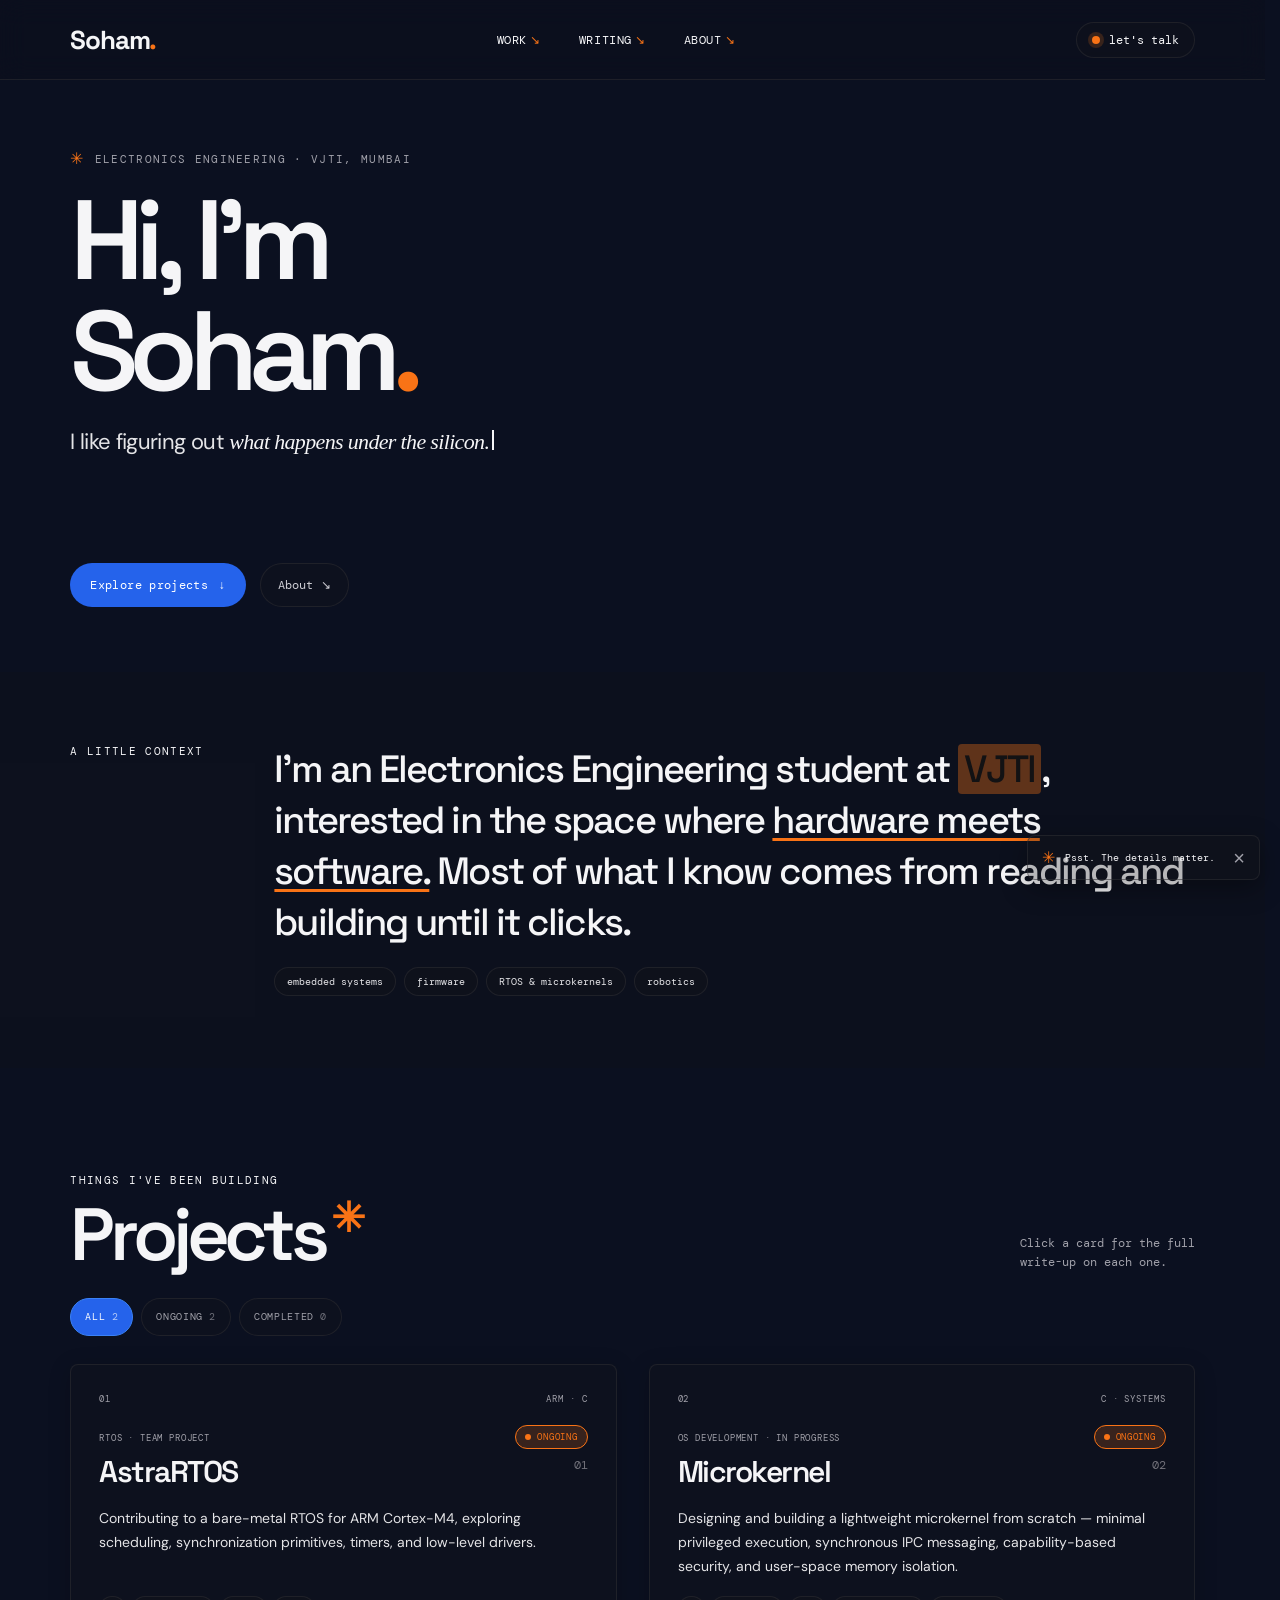
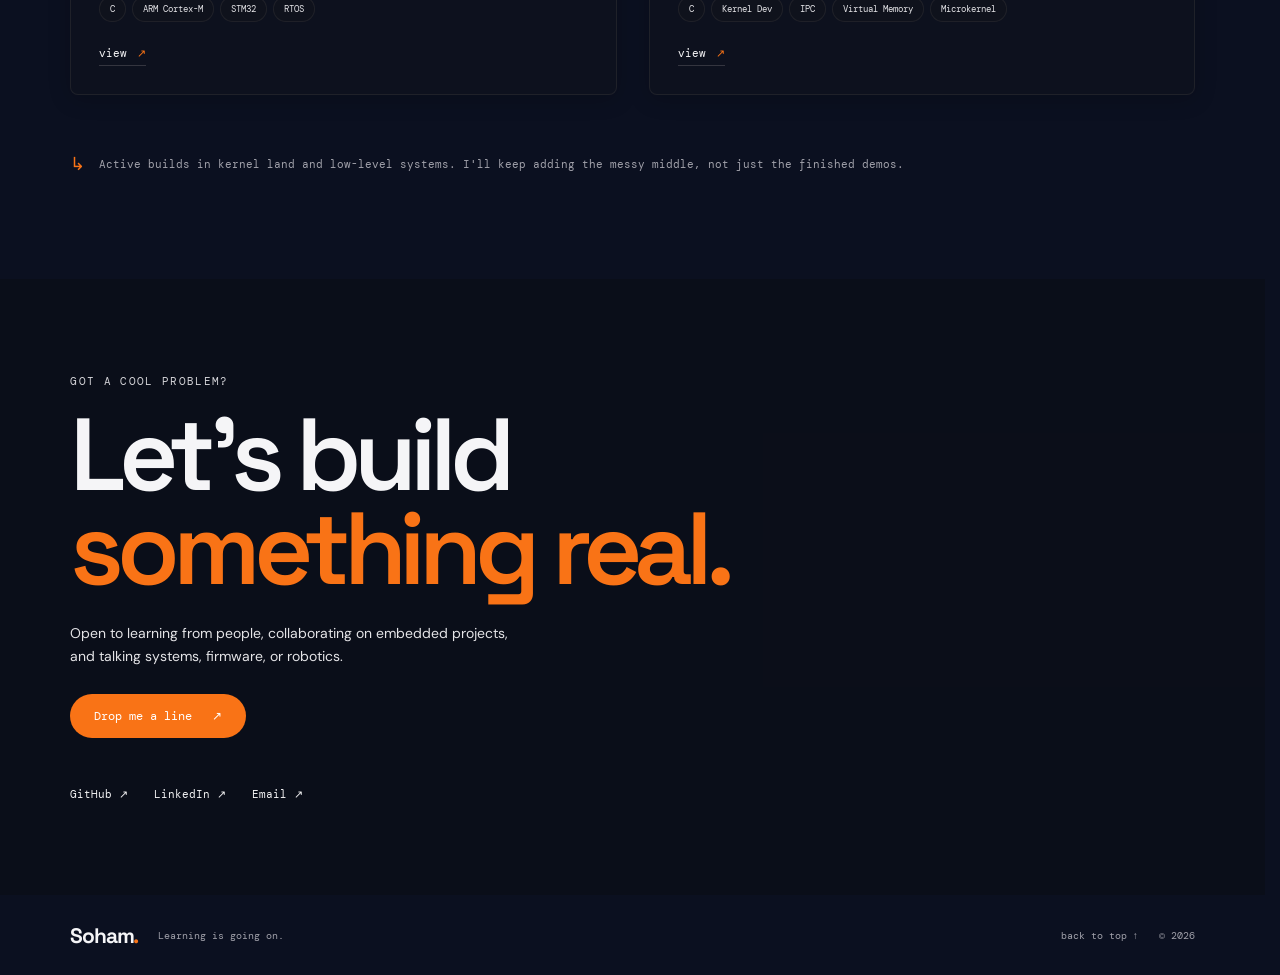
==== commit a0842afe: "update Removed theme toggle button and related theme initialization code. Added a canvas element for" ====
--- a/index.html
+++ b/index.html
@@ -6,13 +6,9 @@
   <meta name="theme-color" content="#f4f1e9" />
   <script>
     (function () {
-      try {
-        var stored = localStorage.getItem('portfolio-theme');
-        var theme = stored || (window.matchMedia('(prefers-color-scheme: dark)').matches ? 'dark' : 'light');
-        document.documentElement.setAttribute('data-theme', theme);
-        var meta = document.querySelector('meta[name="theme-color"]');
-        if (meta) meta.setAttribute('content', theme === 'dark' ? '#121214' : '#f4f1e9');
-      } catch (error) {}
+      document.documentElement.setAttribute('data-theme', 'dark');
+      var meta = document.querySelector('meta[name="theme-color"]');
+      if (meta) meta.setAttribute('content', '#121214');
     })();
   </script>
   <meta name="description" content="Soham — Electronics Engineering student exploring embedded systems, firmware, RTOS, microkernels, and low-level computing." />
@@ -23,6 +19,7 @@
   <link rel="stylesheet" href="style.css" />
 </head>
 <body>
+  <canvas id="plasma-bg" aria-hidden="true"></canvas>
   <div class="site-shell">
     <nav class="topbar" aria-label="Main navigation">
       <a class="wordmark" href="#top" aria-label="Soham, home">Soham<span class="wordmark-dot">.</span></a>
@@ -32,10 +29,6 @@
         <a href="#about">about <span>↘</span></a>
       </div>
       <div class="topbar-actions">
-        <button class="theme-toggle" id="theme-toggle" type="button" aria-label="Switch to dark mode" aria-pressed="false">
-          <svg class="icon-moon" viewBox="0 0 24 24" fill="none" stroke="currentColor" stroke-width="1.7" stroke-linecap="round" stroke-linejoin="round" aria-hidden="true"><path d="M21 12.8A9 9 0 1 1 11.2 3a7 7 0 0 0 9.8 9.8z"/></svg>
-          <svg class="icon-sun" viewBox="0 0 24 24" fill="none" stroke="currentColor" stroke-width="1.7" stroke-linecap="round" stroke-linejoin="round" aria-hidden="true"><circle cx="12" cy="12" r="4"/><path d="M12 2v2M12 20v2M4.9 4.9l1.4 1.4M17.7 17.7l1.4 1.4M2 12h2M20 12h2M4.9 19.1l1.4-1.4M17.7 6.3l1.4-1.4"/></svg>
-        </button>
         <a class="availability" href="#contact"><span class="status-dot"></span> let's talk</a>
       </div>
     </nav>
@@ -56,186 +49,6 @@
             </div>
           </div>
 
-          <!-- Right Column: Interactive Mountain Expedition Simulation Stage -->
-          <div class="hero-stage-col">
-            <div class="climber-stage-card" id="climber-stage-card" aria-label="Interactive simulation of a mountain climber struggling up a cliff, slipping, recovering, and tracking your cursor.">
-              <!-- Main Interactive Viewport -->
-              <div class="stage-canvas-wrap" id="stage-canvas-wrap">
-                <svg viewBox="0 0 440 280" class="stage-svg" id="stage-svg" preserveAspectRatio="xMidYMid meet" aria-hidden="true">
-                  <defs>
-                    <linearGradient id="skyGradient" x1="0" y1="0" x2="0" y2="1">
-                      <stop offset="0%" stop-color="var(--paper)" stop-opacity="0.8" />
-                      <stop offset="100%" stop-color="var(--strip)" stop-opacity="0.9" />
-                    </linearGradient>
-                  </defs>
-
-                  <!-- Sky backdrop & subtle elevation contours -->
-                  <rect width="440" height="280" fill="url(#skyGradient)" />
-                  <g class="contour-grid">
-                    <line x1="0" y1="70" x2="440" y2="70" />
-                    <line x1="0" y1="140" x2="440" y2="140" />
-                    <line x1="0" y1="210" x2="440" y2="210" />
-                  </g>
-
-                  <!-- Distant mountain peaks -->
-                  <path class="distant-peaks" d="M0 240 L35 190 L70 215 L120 160 L160 195 L220 135 L270 180 L330 115 L380 165 L420 130 L440 145 L440 280 L0 280 Z" />
-
-                  <!-- Main Cliffside Background Silhouette -->
-                  <path class="mountain-cliff-back" d="M0 280 L30 250 L60 255 L90 225 L120 230 L160 190 L200 195 L240 155 L280 160 L320 115 L360 85 L390 120 L440 240 L440 280 Z" />
-
-                  <!-- Main Mountain Cliff Wall (Rising from bottom-left to summit top-right) -->
-                  <path class="mountain-cliff-main" d="M-10 290 L35 265 L60 248 L85 230 L115 208 L140 190 L170 162 L200 142 L235 112 L275 88 L320 62 L350 56 L375 85 L405 150 L445 245 L450 290 Z" />
-
-                  <!-- Cliff Ridge & Fissure Lines -->
-                  <g class="cliff-ridge-lines">
-                    <path d="M350 56 L335 88 L310 125 L285 160 L255 205 L220 255 L200 290" />
-                    <path d="M275 88 L250 125 L215 170 L175 220 L135 285" />
-                    <path d="M200 142 L170 185 L130 235 L90 290" />
-                  </g>
-
-                  <!-- Rock Shading Hatches -->
-                  <g class="cliff-hatch">
-                    <path d="M338 95l12 -5"/>
-                    <path d="M318 128l12 -5"/>
-                    <path d="M296 160l14 -5"/>
-                    <path d="M268 200l14 -5"/>
-                    <path d="M236 242l15 -5"/>
-                  </g>
-
-                  <!-- Rock Holds along the Climbing Route -->
-                  <g class="rock-holds-group">
-                    <path d="M75 238l8 -3" />
-                    <path d="M105 218l9 -2" />
-                    <path d="M138 196l9 -3" />
-                    <path d="M172 172l9 -2" />
-                    <path class="hold-loose" d="M208 146l10 -3" /> <!-- The loose rock that slips! -->
-                    <path class="hold-emergency" d="M194 165l10 -2" /> <!-- Emergency ledge grabbed to save fall -->
-                    <path d="M242 120l9 -3" />
-                    <path d="M280 96l9 -2" />
-                    <path d="M318 72l8 -3" />
-                  </g>
-
-                  <!-- Summit Flag at Peak -->
-                  <g class="summit-group" transform="translate(350 56)">
-                    <line class="summit-flagpole" x1="0" y1="0" x2="0" y2="-24" />
-                    <path class="summit-flag" d="M0 -24 L18 -18 L0 -12 Z" />
-                  </g>
-
-                  <!-- Mountain Wind Gusts (Storm sweeps in at 4.5s - 5.0s, provoking the slip!) -->
-                  <g class="wind-storm-layer" aria-hidden="true">
-                    <path class="wind-gust wg-1" d="M -30 110 C 90 95, 210 135, 470 100" />
-                    <path class="wind-gust wg-2" d="M -50 135 C 70 120, 190 160, 470 125" />
-                    <path class="wind-gust wg-3" d="M -20 160 C 100 145, 220 185, 470 150" />
-                    <path class="wind-gust wg-4" d="M -40 185 C 80 170, 200 210, 470 175" />
-                    <circle class="wind-dust wd-1" cx="160" cy="130" r="1.5" />
-                    <circle class="wind-dust wd-2" cx="210" cy="145" r="1.2" />
-                    <circle class="wind-dust wd-3" cx="250" cy="120" r="1.6" />
-                  </g>
-
-                  <!-- Falling Rock Debris & Dust on Foot Slip -->
-                  <g class="pebble-debris" aria-hidden="true">
-                    <circle cx="210" cy="154" r="1.6" fill="var(--line-strong)" />
-                    <circle cx="214" cy="158" r="1.2" fill="var(--muted)" />
-                    <circle cx="206" cy="162" r="1.8" fill="var(--ink)" opacity="0.8" />
-                    <line x1="211" y1="150" x2="207" y2="168" stroke="var(--line-strong)" stroke-width="1.2" />
-                    <line x1="215" y1="152" x2="213" y2="172" stroke="var(--muted)" stroke-width="1.2" />
-                  </g>
-
-                  <!-- ==============================================
-                       THE CLIMBER: Articulated, expressive, physics-driven
-                       ============================================== -->
-                  <g class="climber-group" id="climber-group" transform="translate(20 0)">
-                    <!-- Dynamic lean driven by visitor cursor -->
-                    <g class="climber-lean" id="climber-lean">
-                      <!-- Active Climbing & Slipping Animator Cycle -->
-                      <g class="climber-animator">
-
-                        <!-- Mountaineer Backpack -->
-                        <rect x="178" y="152" width="7" height="12" rx="2" fill="var(--surface-alt)" stroke="var(--ink)" stroke-width="1.8" />
-
-                        <!-- Right Leg (braces, climbs, steps) -->
-                        <g class="climber-leg climber-leg-right">
-                          <path d="M192 168 Q200 178 196 189" fill="none" stroke="var(--ink)" stroke-width="3.2" stroke-linecap="round" />
-                          <path d="M196 189 l-4 3" fill="none" stroke="var(--ink)" stroke-width="3.2" stroke-linecap="round" />
-                        </g>
-
-                        <!-- Left Leg (SLIPS OFF LEDGE & SCRAMBLES WILDLY!) -->
-                        <g class="climber-leg climber-leg-left">
-                          <path d="M188 168 Q182 178 184 188" fill="none" stroke="var(--ink)" stroke-width="3.2" stroke-linecap="round" />
-                          <path d="M184 188 l-4 3" fill="none" stroke="var(--ink)" stroke-width="3.2" stroke-linecap="round" />
-                        </g>
-
-                        <!-- Torso / Spine -->
-                        <path d="M190 146 L190 168" fill="none" stroke="var(--ink)" stroke-width="3.4" stroke-linecap="round" />
-
-                        <!-- Left Arm (hangs onto rock ledge during the slip) -->
-                        <g class="climber-arm climber-arm-left">
-                          <path d="M188 150 Q194 140 192 128" fill="none" stroke="var(--ink)" stroke-width="3.2" stroke-linecap="round" />
-                        </g>
-
-                        <!-- Right Arm (reaches, flails frantically when slipping, then grabs hold!) -->
-                        <g class="climber-arm climber-arm-right">
-                          <path d="M192 150 Q185 155 186 166" fill="none" stroke="var(--ink)" stroke-width="3.2" stroke-linecap="round" />
-                        </g>
-
-                        <!-- Head & Neck Assembly: Tracks Cursor Gaze in Real Time -->
-                        <g class="climber-neck-head" id="climber-neck-head">
-                          <!-- Head Base -->
-                          <circle cx="190" cy="138" r="8" fill="var(--paper)" stroke="var(--ink)" stroke-width="2.3" />
-                          <!-- Mountaineer Beanie -->
-                          <path d="M187 131 Q190 128 193 131" fill="none" stroke="var(--accent)" stroke-width="2" stroke-linecap="round" />
-
-                          <!-- Facial Features with 2D Pupil Following -->
-                          <g class="climber-pupils">
-                            <!-- 1. Determined Expression (Climbing with focus) -->
-                            <g class="face-state face-state-determined">
-                              <path d="M186 135l2 1" fill="none" stroke="var(--ink)" stroke-width="1.3" stroke-linecap="round" />
-                              <path d="M194 135l-2 1" fill="none" stroke="var(--ink)" stroke-width="1.3" stroke-linecap="round" />
-                              <circle cx="188" cy="138" r="1.1" fill="var(--ink)" />
-                              <circle cx="192" cy="138" r="1.1" fill="var(--ink)" />
-                              <path d="M188 142q2 .6 4 0" fill="none" stroke="var(--ink)" stroke-width="1.3" stroke-linecap="round" />
-                            </g>
-
-                            <!-- 2. Panic Expression (FOOT SLIPPED! ALMOST FALLING!) -->
-                            <g class="face-state face-state-panic">
-                              <path d="M185 133q2 -2 4 0" fill="none" stroke="var(--ink)" stroke-width="1.3" stroke-linecap="round" />
-                              <path d="M191 133q2 -2 4 0" fill="none" stroke="var(--ink)" stroke-width="1.3" stroke-linecap="round" />
-                              <circle cx="187.5" cy="138" r="2.1" fill="var(--paper)" stroke="var(--ink)" stroke-width="1.1" />
-                              <circle cx="192.5" cy="138" r="2.1" fill="var(--paper)" stroke="var(--ink)" stroke-width="1.1" />
-                              <circle cx="187.5" cy="138" r="0.75" fill="var(--ink)" />
-                              <circle cx="192.5" cy="138" r="0.75" fill="var(--ink)" />
-                              <ellipse cx="190" cy="142" rx="1.6" ry="2.2" fill="var(--ink)" />
-                              <!-- Sweat droplet of terror -->
-                              <path d="M182 131q2 3 0 4q-2 -1 0 -4" fill="var(--accent)" />
-                            </g>
-
-                            <!-- 3. Effort / Strain Expression -->
-                            <g class="face-state face-state-effort">
-                              <path d="M186 134l2 1.3" fill="none" stroke="var(--ink)" stroke-width="1.4" stroke-linecap="round" />
-                              <path d="M194 134l-2 1.3" fill="none" stroke="var(--ink)" stroke-width="1.4" stroke-linecap="round" />
-                              <path d="M187 138h2" stroke="var(--ink)" stroke-width="1.4" stroke-linecap="round" />
-                              <path d="M191 138h2" stroke="var(--ink)" stroke-width="1.4" stroke-linecap="round" />
-                              <path d="M188 142h4" stroke="var(--ink)" stroke-width="1.4" stroke-linecap="round" />
-                            </g>
-
-                            <!-- 4. Relief Expression (Caught hold! Safe!) -->
-                            <g class="face-state face-state-relief">
-                              <path d="M186 135q1.5 -1.2 3 0" fill="none" stroke="var(--ink)" stroke-width="1.2" stroke-linecap="round" />
-                              <path d="M191 135q1.5 -1.2 3 0" fill="none" stroke="var(--ink)" stroke-width="1.2" stroke-linecap="round" />
-                              <path d="M187 138q1.5 -1.5 3 0" fill="none" stroke="var(--ink)" stroke-width="1.3" stroke-linecap="round" />
-                              <path d="M191 138q1.5 -1.5 3 0" fill="none" stroke="var(--ink)" stroke-width="1.3" stroke-linecap="round" />
-                              <path d="M188 142q2 1.5 4 0" fill="none" stroke="var(--ink)" stroke-width="1.3" stroke-linecap="round" />
-                            </g>
-                          </g>
-                        </g>
-
-                      </g>
-                    </g>
-                  </g>
-                </svg>
-              </div>
-            </div>
-          </div>
         </div>
       </section>
 
@@ -296,5 +109,6 @@
   </div>
   <div class="floating-note" id="floating-note" role="status" aria-live="polite"><span class="note-spark">✳</span><span id="note-text">Psst. The details matter.</span><button id="note-close" aria-label="Dismiss note">×</button></div>
   <script src="script.js"></script>
+  <script src="plasma-bg.js"></script>
 </body>
-</html>+</html>
--- a/style.css
+++ b/style.css
@@ -1,44 +1,44 @@
 :root {
   /* Original Light Theme: Editorial Warm Paper with Cobalt Accent */
-  --paper: #f4f1e9;
-  --surface: #f7f5ee;
-  --surface-alt: #ece9e1;
-  --strip: #e8e6de;
-  --soft: #e4e1d8;
+  --paper: rgba(244, 241, 233, 0.28);
+  --surface: rgba(247, 245, 238, 0.32);
+  --surface-alt: rgba(236, 233, 225, 0.28);
+  --strip: rgba(232, 230, 222, 0.22);
+  --soft: rgba(228, 225, 216, 0.26);
   --dash: #b7b4ab;
-  --line: #d6d3ca;
-  --line-strong: #aba493;
-  --tag-border: #c6c3ba;
+  --line: rgba(214, 211, 202, 0.55);
+  --line-strong: rgba(171, 164, 147, 0.7);
+  --tag-border: rgba(198, 195, 186, 0.6);
   --tag-text: #565a63;
-  --ink: #22252b;
-  --body-text: #5a5e67;
-  --body-text-soft: #62666f;
-  --body-text-strong: #5e626b;
-  --muted: #696d76;
-  --faint: #969aa2;
+  --ink: #ffd400;
+  --body-text: #ffdf33;
+  --body-text-soft: #ffe766;
+  --body-text-strong: #ffea80;
+  --muted: #f2c200;
+  --faint: #d4aa00;
   --doodle: #9fa3aa;
   --accent: #2f5fb3;
   --accent-soft: #2a56a2;
   --accent-deep: #1f4680;
   --accent-line: #8fb2e2;
-  --highlight: #bcd2f2;
+  --highlight: rgba(188, 210, 242, 0.45);
   --highlight-text: #1f4680;
-  --status-ring: #d4e2f5;
+  --status-ring: rgba(212, 226, 245, 0.35);
   --done: #256349;
-  --done-soft: #e0f0e7;
+  --done-soft: rgba(224, 240, 231, 0.35);
   --shadow-soft: #22252b14;
   --shadow-ink: #22252b22;
-  --shadow-card: 0 4px 18px rgba(34, 37, 43, 0.06);
-  --topbar-bg: rgba(244, 241, 233, .92);
-  --note-bg: #fdfbf6;
-  --note-border: #d3d0c7;
-  --contact-bg: #1c2533;
+  --shadow-card: 0 4px 18px rgba(34, 37, 43, 0.08);
+  --topbar-bg: rgba(244, 241, 233, 0.18);
+  --note-bg: rgba(253, 251, 246, 0.3);
+  --note-border: rgba(211, 208, 199, 0.55);
+  --contact-bg: rgba(28, 37, 51, 0.35);
   --contact-ink: #f4f1e9;
-  --contact-muted: #b4bfce;
-  --contact-body: #bcc6d4;
-  --contact-links: #c9d2de;
+  --contact-muted: #d0d8e4;
+  --contact-body: #dde4ef;
+  --contact-links: #e6ebf3;
   --footer-muted: #737780;
-  --button-hover: #c9dbf8;
+  --button-hover: rgba(201, 219, 248, 0.4);
 
   --mono: 'DM Mono', monospace;
   --sans: 'DM Sans', sans-serif;
@@ -49,45 +49,45 @@
 
 [data-theme="dark"] {
   /* Bespoke Dark Theme: Deep Warm Carbon & Slate with Vivid Amber-Orange Accents */
-  --paper: #121214;
-  --surface: #18181b;
-  --surface-alt: #202024;
-  --strip: #151517;
-  --soft: #27272b;
+  --paper: rgba(18, 18, 20, 0.22);
+  --surface: rgba(24, 24, 27, 0.28);
+  --surface-alt: rgba(32, 32, 36, 0.26);
+  --strip: rgba(21, 21, 23, 0.2);
+  --soft: rgba(39, 39, 43, 0.24);
   --dash: #3f3f46;
-  --line: #2e2e33;
-  --line-strong: #45454e;
-  --tag-border: #333338;
-  --tag-text: #d4d4d8;
+  --line: rgba(46, 46, 51, 0.55);
+  --line-strong: rgba(69, 69, 78, 0.7);
+  --tag-border: rgba(51, 51, 56, 0.6);
+  --tag-text: #e4e4e7;
   --ink: #f5f5f7;
-  --body-text: #d4d4d8;
-  --body-text-soft: #a1a1aa;
-  --body-text-strong: #f4f4f5;
-  --muted: #71717a;
-  --faint: #52525b;
-  --doodle: #52525b;
-  --topbar-bg: rgba(18, 18, 20, 0.92);
-  --note-bg: #18181b;
-  --note-border: #2e2e33;
-  --shadow-soft: rgba(0, 0, 0, 0.5);
-  --shadow-ink: rgba(0, 0, 0, 0.6);
-  --shadow-card: 0 4px 22px rgba(0, 0, 0, 0.4);
+  --body-text: #e4e4e7;
+  --body-text-soft: #cfcfd6;
+  --body-text-strong: #fafafa;
+  --muted: #a1a1aa;
+  --faint: #71717a;
+  --doodle: #71717a;
+  --topbar-bg: rgba(18, 18, 20, 0.16);
+  --note-bg: rgba(24, 24, 27, 0.28);
+  --note-border: rgba(46, 46, 51, 0.55);
+  --shadow-soft: rgba(0, 0, 0, 0.35);
+  --shadow-ink: rgba(0, 0, 0, 0.45);
+  --shadow-card: 0 4px 22px rgba(0, 0, 0, 0.2);
   --accent: #f97316;
   --accent-soft: #fb923c;
   --accent-deep: #ea580c;
   --accent-line: #fdba74;
-  --highlight: #f97316;
+  --highlight: rgba(249, 115, 22, 0.35);
   --highlight-text: #121214;
-  --status-ring: rgba(249, 115, 22, 0.22);
+  --status-ring: rgba(249, 115, 22, 0.18);
   --done: #4ade80;
-  --done-soft: rgba(74, 222, 128, 0.16);
-  --contact-bg: #0a0a0c;
+  --done-soft: rgba(74, 222, 128, 0.14);
+  --contact-bg: rgba(10, 10, 12, 0.3);
   --contact-ink: #f5f5f7;
-  --contact-muted: #a1a1aa;
-  --contact-body: #d4d4d8;
-  --contact-links: #e4e4e7;
-  --footer-muted: #71717a;
-  --button-hover: #fed7aa;
+  --contact-muted: #d4d4d8;
+  --contact-body: #e4e4e7;
+  --contact-links: #f4f4f5;
+  --footer-muted: #a1a1aa;
+  --button-hover: rgba(254, 215, 170, 0.35);
   color-scheme: dark;
 }
 
@@ -98,7 +98,7 @@
 html {
   scroll-behavior: smooth;
   scroll-padding-top: 86px;
-  background: var(--paper);
+  background: #0b1020;
   -webkit-text-size-adjust: 100%;
   scrollbar-gutter: stable;
   overflow-y: scroll;
@@ -106,7 +106,7 @@
 
 body {
   margin: 0;
-  background: var(--paper);
+  background: transparent;
   color: var(--ink);
   font-family: var(--sans);
   -webkit-font-smoothing: antialiased;
@@ -114,6 +114,23 @@
   transition: background-color .22s ease, color .22s ease;
   overflow-x: hidden;
   width: 100%;
+  position: relative;
+}
+
+#plasma-bg {
+  position: fixed;
+  inset: 0;
+  width: 100%;
+  height: 100%;
+  z-index: 0;
+  pointer-events: none;
+  opacity: 0.45;
+  filter: saturate(0.7) brightness(0.85);
+}
+
+.site-shell {
+  position: relative;
+  z-index: 1;
 }
 
 .site-shell {
@@ -383,23 +400,26 @@
   display: inline-flex;
   align-items: center;
   gap: 10px;
-  background: var(--ink);
-  color: var(--paper);
+  background: #2563eb;
+  color: #ffffff;
   padding: 12px 20px;
   border-radius: 30px;
   font: 12px var(--mono);
   letter-spacing: .03em;
-  transition: transform .2s, opacity .2s;
+  transition: transform .2s, opacity .2s, background-color .2s;
   min-height: 44px;
 }
 
-.hero-cta-btn:hover {
+.hero-cta-btn:hover,
+.hero-cta-btn:active {
   transform: translateY(-2px);
-  opacity: .92;
+  opacity: 1;
+  background: #1d4ed8;
+  color: #ffffff;
 }
 
 .btn-arrow {
-  color: var(--accent);
+  color: #ffffff;
 }
 
 .hero-cta-secondary {
@@ -430,6 +450,20 @@
   min-width: 0;
 }
 
+.hero-scene-col {
+  width: 100%;
+  max-width: 730px;
+  justify-self: end;
+}
+
+@media (min-width: 900px) {
+  .hero-scene-col {
+    max-width: 730px;
+    margin-top: 0;
+    align-self: start;
+  }
+}
+
 .climber-stage-card {
   background: transparent;
   border: none;
@@ -444,6 +478,23 @@
 /* stage-card-header no longer rendered — rules kept inert for safety */
 .stage-card-header {
   display: none;
+}
+
+/* Hero skyline + cat scene */
+.hero-scene-card {
+  width: 100%;
+  border: 1px solid var(--line);
+  border-radius: 8px;
+  background: transparent;
+  overflow: hidden;
+  box-shadow: var(--shadow-card);
+}
+
+#hero-scene {
+  display: block;
+  width: 100%;
+  aspect-ratio: 64 / 23;
+  height: auto;
 }
 
 /* Fixed Aspect Viewport */
@@ -1034,10 +1085,11 @@
   outline-offset: 3px;
 }
 
-.project-filter[aria-pressed="true"] {
-  background: var(--ink);
-  border-color: var(--ink);
-  color: var(--paper);
+.project-filter[aria-pressed="true"],
+.project-filter:active {
+  background: #2563eb;
+  border-color: #3b82f6;
+  color: #ffffff;
 }
 
 .filter-count {
@@ -1435,9 +1487,13 @@
   transition: transform .2s, opacity .2s;
 }
 
-.contact-button:hover {
+.contact-button:hover,
+.contact-button:active {
   transform: translateY(-2px);
-  opacity: .92;
+  opacity: 1;
+  background: #2563eb;
+  color: #ffffff;
+  border-color: #3b82f6;
 }
 
 .social-links {
